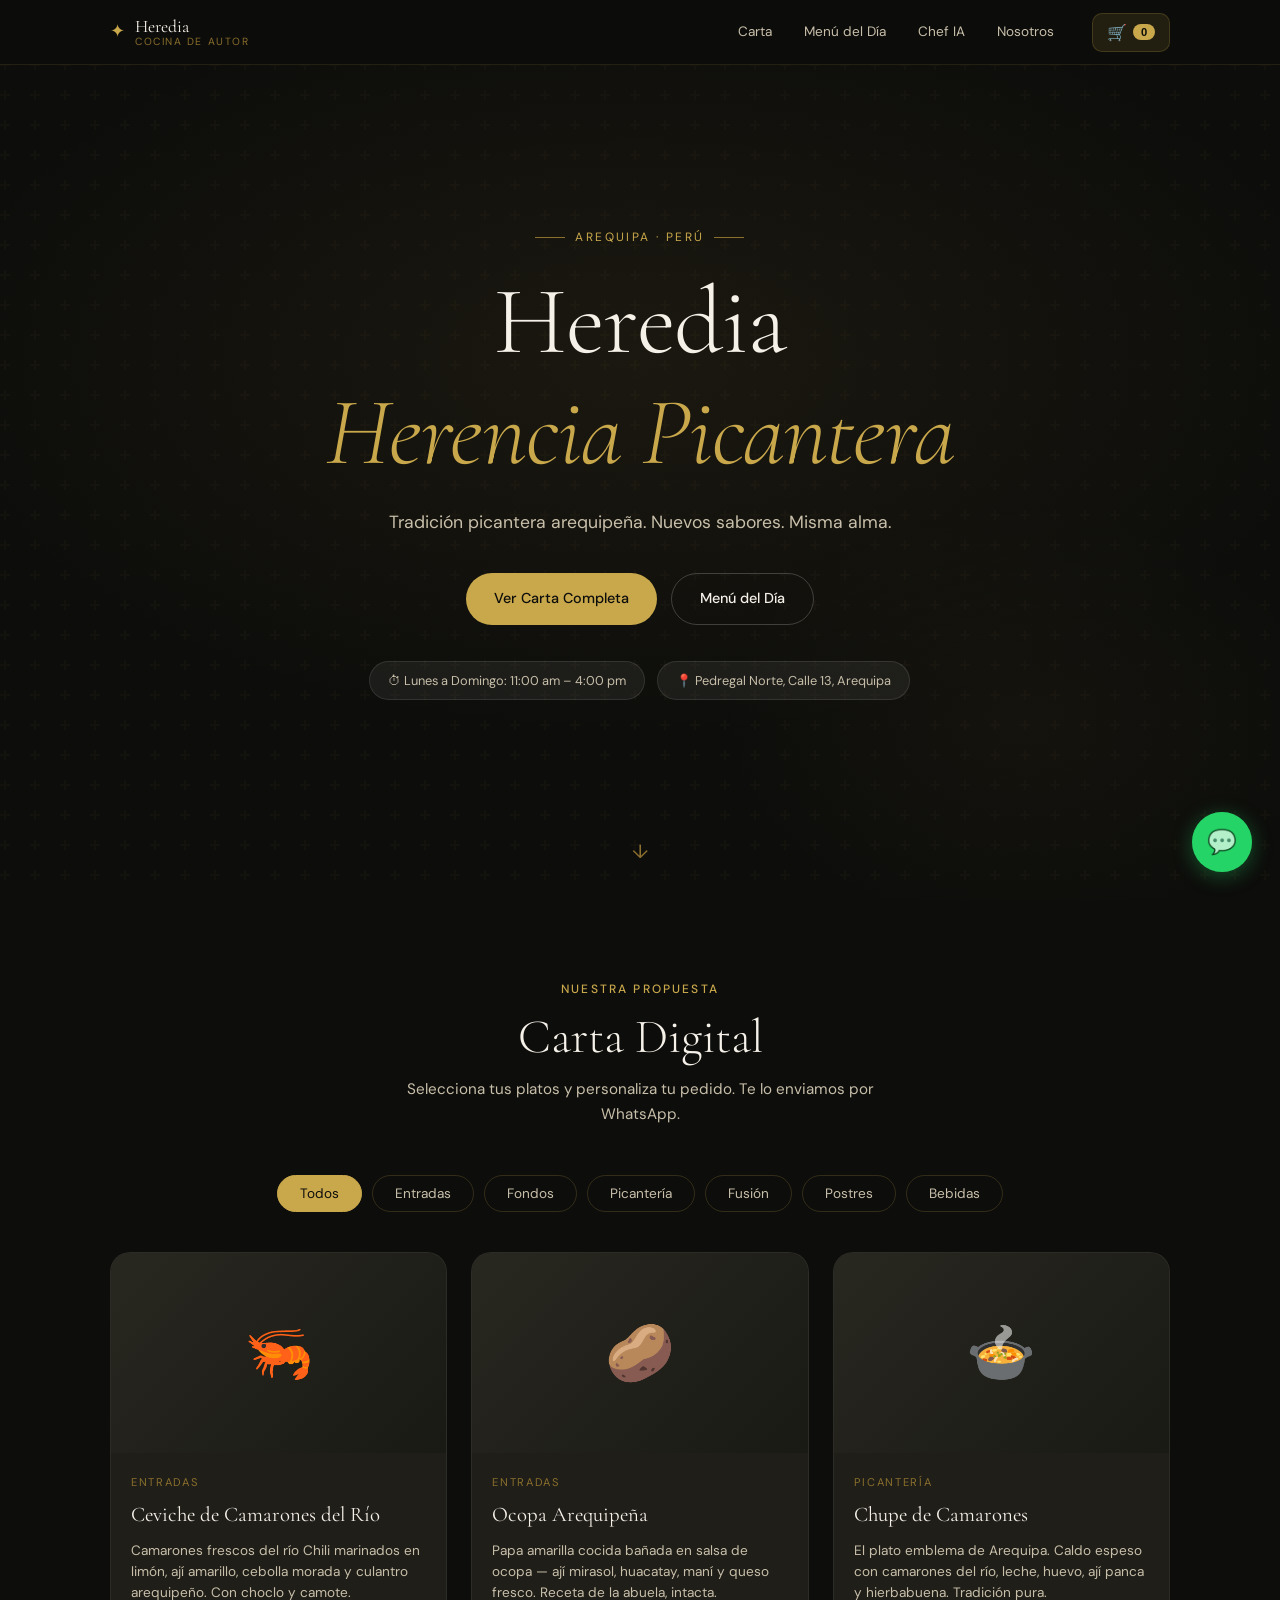
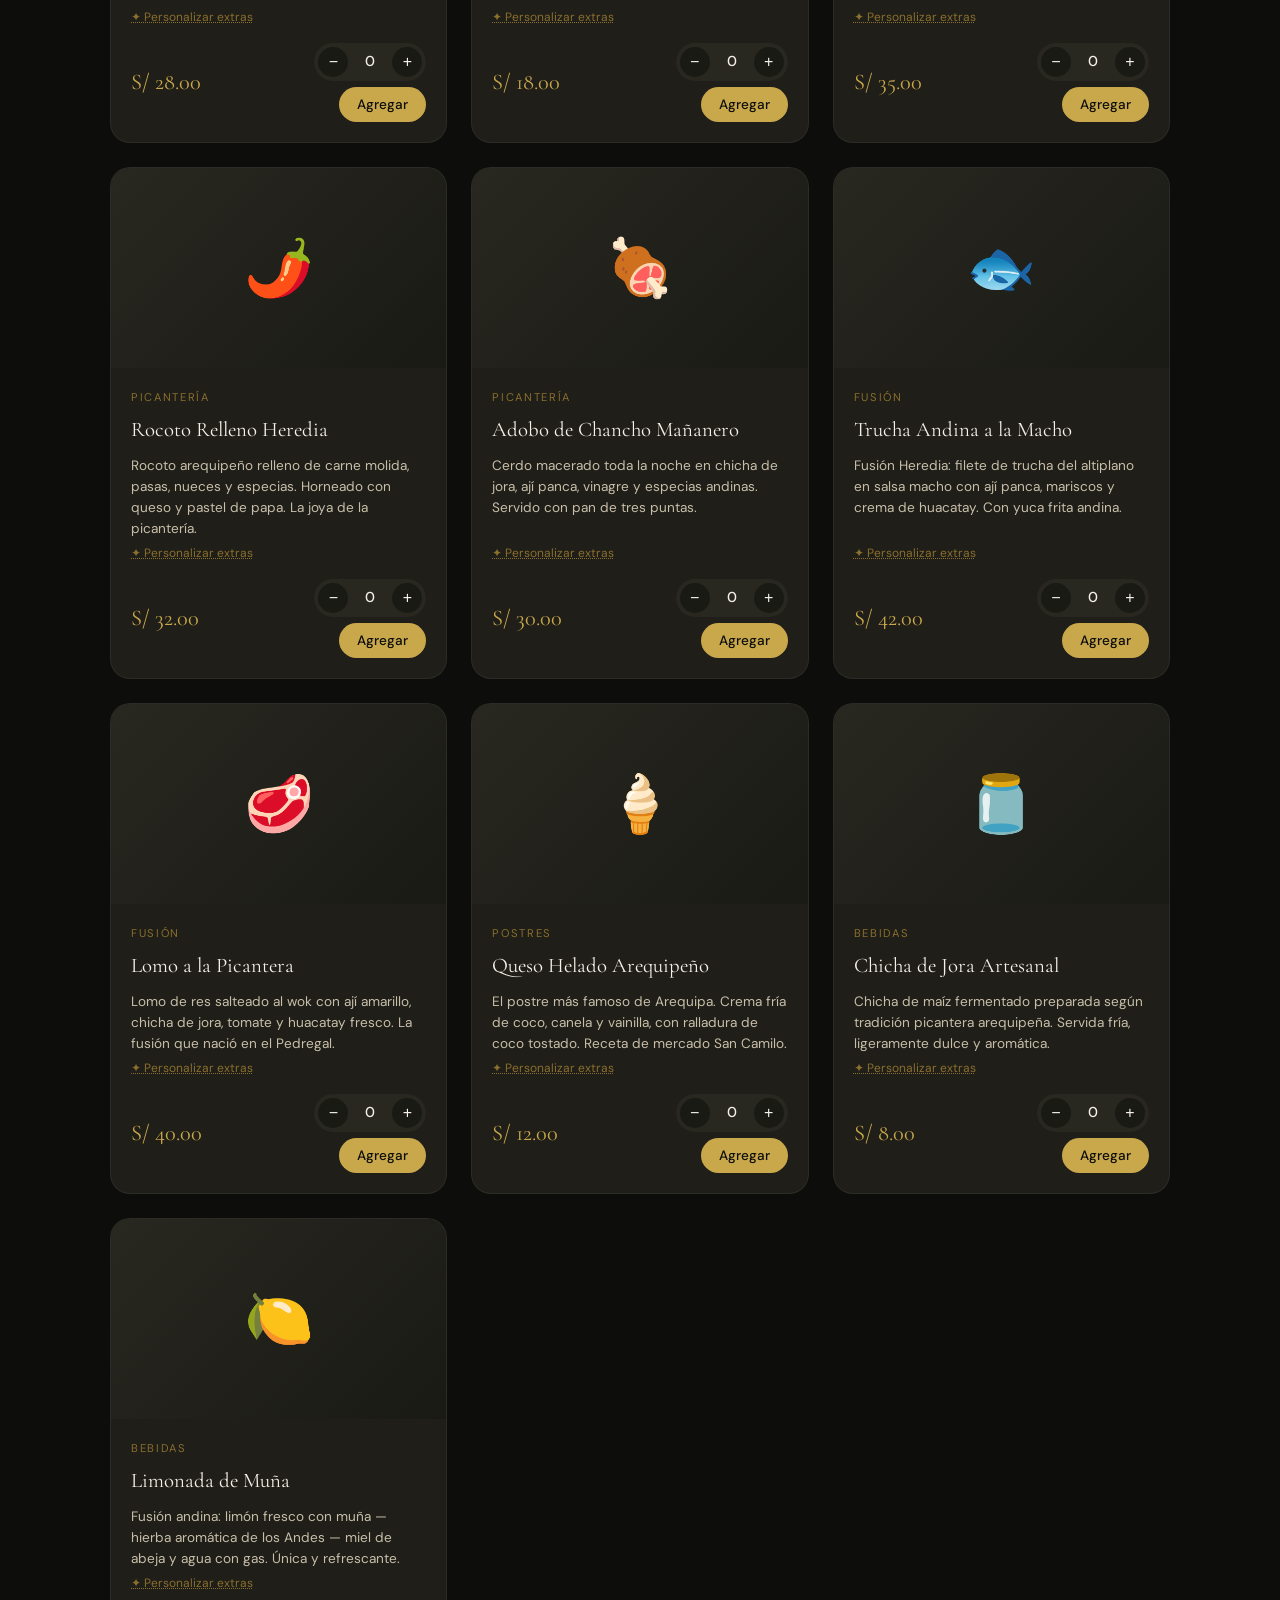
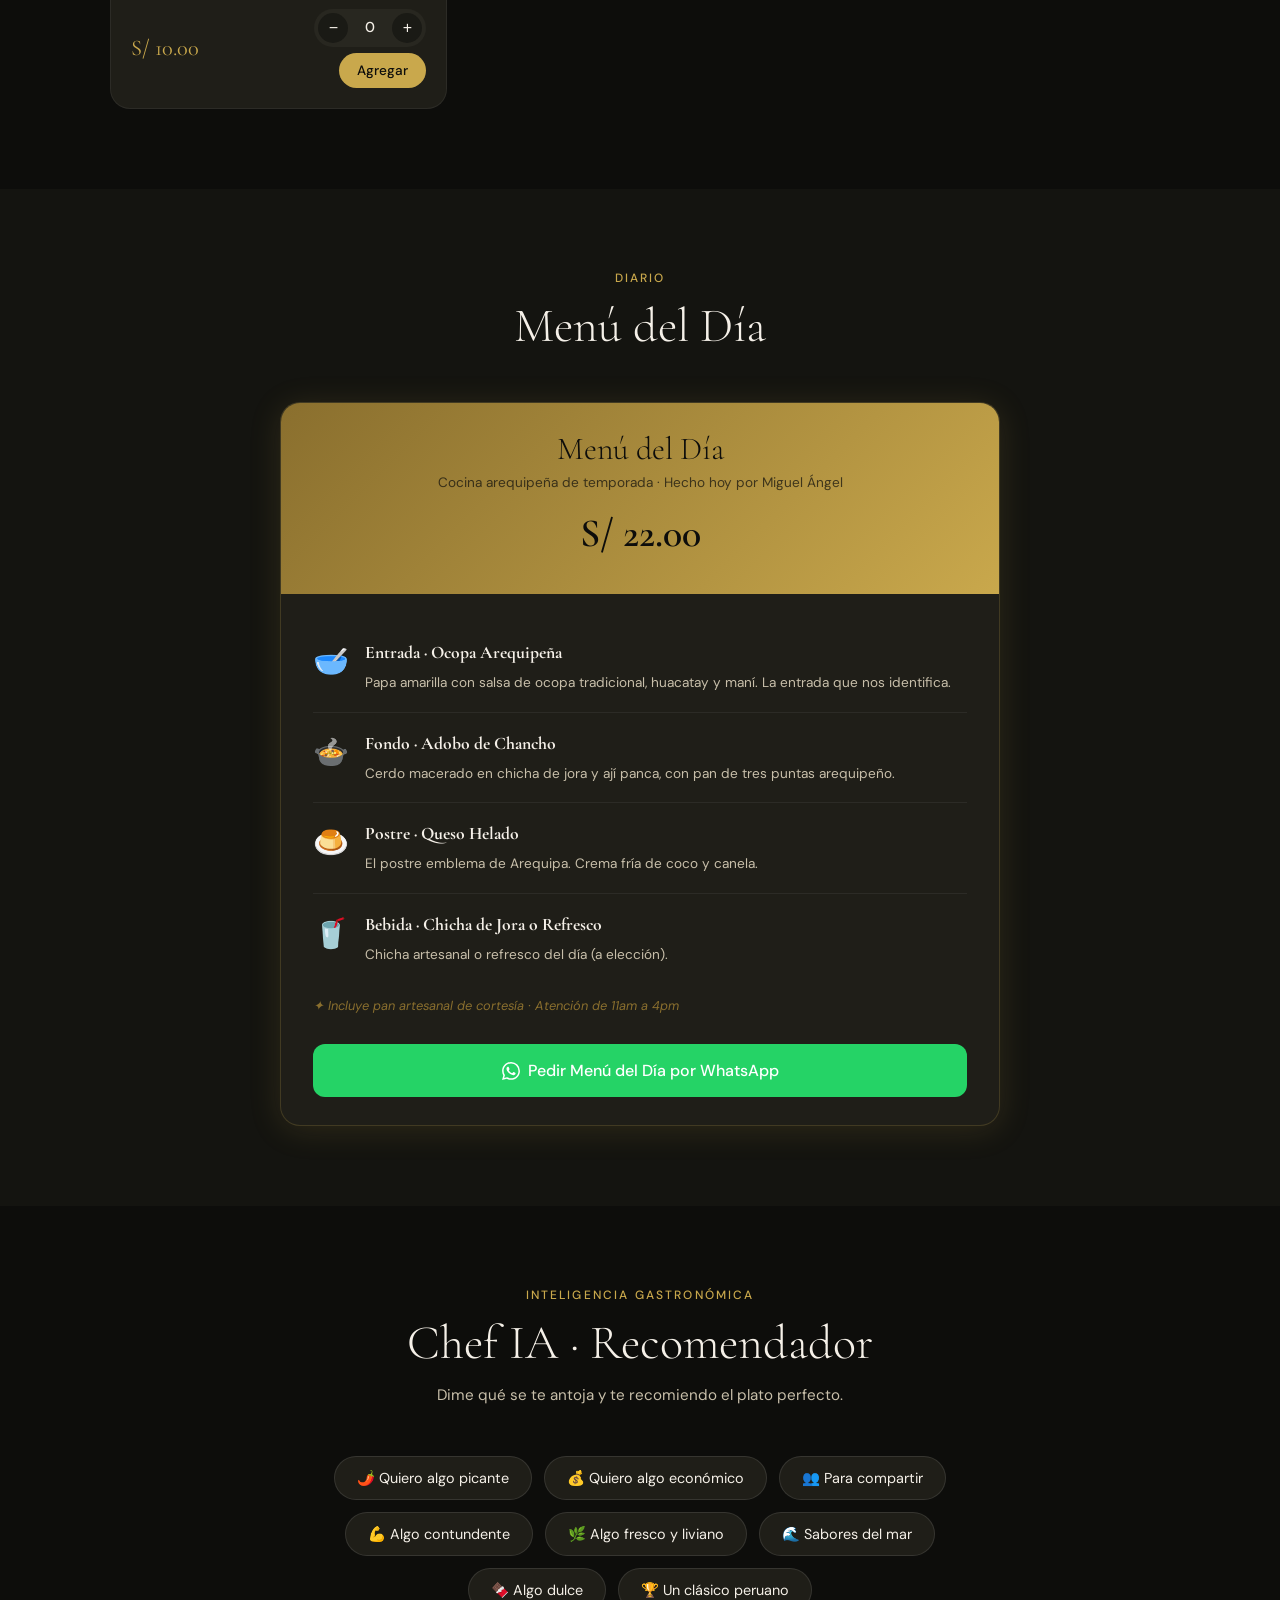
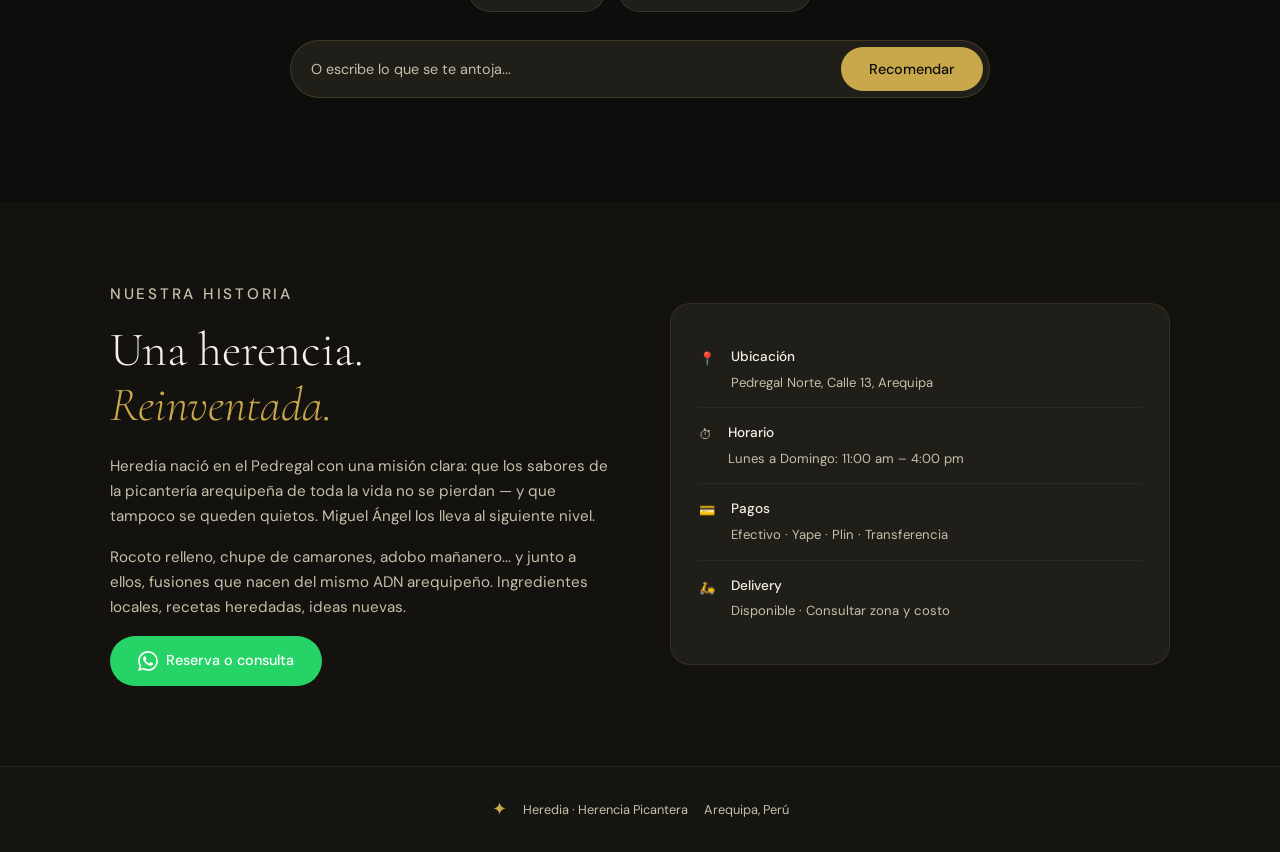
==== index.html @ a9c00d48 "Add files via upload" ====
<!DOCTYPE html>
<html lang="es">
<head>
  <meta charset="UTF-8" />
  <meta name="viewport" content="width=device-width, initial-scale=1.0" />
  <title>Chef Arturo · Cocina de Autor</title>
  <meta name="description" content="Restaurante de autor en Arequipa. Carta digital, menú del día y pedidos por WhatsApp." />

  <!-- Fonts -->
  <link rel="preconnect" href="https://fonts.googleapis.com" />
  <link rel="preconnect" href="https://fonts.gstatic.com" crossorigin />
  <link href="https://fonts.googleapis.com/css2?family=Cormorant+Garamond:ital,wght@0,300;0,400;0,600;1,300;1,400&family=DM+Sans:wght@300;400;500&display=swap" rel="stylesheet" />

  <link rel="stylesheet" href="styles.css" />
</head>
<body>

  <!-- ═══════════════════════════════════ HEADER ═══════════════════════════════════ -->
  <header class="site-header" id="top">
    <div class="header-inner">
      <div class="logo">
        <span class="logo-icon">✦</span>
        <div class="logo-text">
          <span class="logo-name" id="header-nombre">Chef Arturo</span>
          <span class="logo-sub">Cocina de Autor</span>
        </div>
      </div>
      <nav class="main-nav">
        <a href="#carta" class="nav-link">Carta</a>
        <a href="#menu-dia" class="nav-link">Menú del Día</a>
        <a href="#chef-ia" class="nav-link">Chef IA</a>
        <a href="#nosotros" class="nav-link">Nosotros</a>
      </nav>
      <button class="cart-btn" id="cart-toggle" aria-label="Ver pedido">
        <span class="cart-icon">🛒</span>
        <span class="cart-badge" id="cart-badge">0</span>
      </button>
    </div>
  </header>

  <!-- ═══════════════════════════════════ HERO ═══════════════════════════════════ -->
  <section class="hero" id="inicio">
    <div class="hero-bg"></div>
    <div class="hero-content">
      <p class="hero-eyebrow">Arequipa · Perú</p>
      <h1 class="hero-title" id="hero-nombre">Chef Arturo<br/><em>Cocina de Autor</em></h1>
      <p class="hero-desc">Tradición picantera arequipeña. Nuevos sabores. Misma alma.</p>
      <div class="hero-actions">
        <a href="#carta" class="btn btn-primary">Ver Carta Completa</a>
        <a href="#menu-dia" class="btn btn-ghost">Menú del Día</a>
      </div>
      <div class="hero-info" id="hero-info">
        <span class="info-pill" id="hero-horario">⏱ Cargando...</span>
        <span class="info-pill" id="hero-ubicacion">📍 Cargando...</span>
      </div>
    </div>
    <div class="hero-scroll-hint">
      <span>↓</span>
    </div>
  </section>

  <!-- ═══════════════════════════════════ CARTA DIGITAL ═══════════════════════════ -->
  <section class="section" id="carta">
    <div class="container">
      <div class="section-header">
        <p class="section-eyebrow">Nuestra Propuesta</p>
        <h2 class="section-title">Carta Digital</h2>
        <p class="section-desc">Selecciona tus platos y personaliza tu pedido. Te lo enviamos por WhatsApp.</p>
      </div>

      <!-- Filtros de categoría -->
      <div class="category-filters" id="category-filters">
        <button class="cat-btn active" data-cat="Todos">Todos</button>
      </div>

      <!-- Grid de platos -->
      <div class="menu-grid" id="menu-grid">
        <!-- Se llena con JS -->
      </div>
    </div>
  </section>

  <!-- ═══════════════════════════════════ MENÚ DEL DÍA ═══════════════════════════ -->
  <section class="section section-dark" id="menu-dia">
    <div class="container">
      <div class="section-header">
        <p class="section-eyebrow">Diario</p>
        <h2 class="section-title">Menú del Día</h2>
      </div>
      <div class="menu-dia-card" id="menu-dia-card">
        <!-- Se llena con JS -->
      </div>
    </div>
  </section>

  <!-- ═══════════════════════════════════ CHEF IA ════════════════════════════════ -->
  <section class="section" id="chef-ia">
    <div class="container">
      <div class="section-header">
        <p class="section-eyebrow">Inteligencia Gastronómica</p>
        <h2 class="section-title">Chef IA · Recomendador</h2>
        <p class="section-desc">Dime qué se te antoja y te recomiendo el plato perfecto.</p>
      </div>

      <div class="chef-ia-wrapper">
        <div class="mood-grid" id="mood-grid">
          <button class="mood-btn" data-mood="picante">🌶️ Quiero algo picante</button>
          <button class="mood-btn" data-mood="barato">💰 Quiero algo económico</button>
          <button class="mood-btn" data-mood="compartir">👥 Para compartir</button>
          <button class="mood-btn" data-mood="contundente">💪 Algo contundente</button>
          <button class="mood-btn" data-mood="fresco">🌿 Algo fresco y liviano</button>
          <button class="mood-btn" data-mood="marino">🌊 Sabores del mar</button>
          <button class="mood-btn" data-mood="dulce">🍫 Algo dulce</button>
          <button class="mood-btn" data-mood="clasico">🏆 Un clásico peruano</button>
        </div>

        <!-- Input libre -->
        <div class="ia-input-row">
          <input type="text" id="ia-input" class="ia-input" placeholder="O escribe lo que se te antoja..." />
          <button class="btn btn-primary" id="ia-buscar">Recomendar</button>
        </div>

        <!-- Resultado -->
        <div class="ia-result" id="ia-result" style="display:none;"></div>
      </div>
    </div>
  </section>

  <!-- ═══════════════════════════════════ NOSOTROS ══════════════════════════════ -->
  <section class="section section-warm" id="nosotros">
    <div class="container">
      <div class="nosotros-grid">
        <div class="nosotros-text">
          <p class="section-eyebrow">Nuestra Historia</p>
          <h2 class="section-title">Una herencia.<br/><em>Reinventada.</em></h2>
          <p>Heredia nació en el Pedregal con una misión clara: que los sabores de la picantería arequipeña de toda la vida no se pierdan — y que tampoco se queden quietos. Miguel Ángel los lleva al siguiente nivel.</p>
          <p>Rocoto relleno, chupe de camarones, adobo mañanero... y junto a ellos, fusiones que nacen del mismo ADN arequipeño. Ingredientes locales, recetas heredadas, ideas nuevas.</p>
          <a href="#" id="whatsapp-nosotros" class="btn btn-whatsapp">
            <svg width="20" height="20" viewBox="0 0 24 24" fill="currentColor"><path d="M17.472 14.382c-.297-.149-1.758-.867-2.03-.967-.273-.099-.471-.148-.67.15-.197.297-.767.966-.94 1.164-.173.199-.347.223-.644.075-.297-.15-1.255-.463-2.39-1.475-.883-.788-1.48-1.761-1.653-2.059-.173-.297-.018-.458.13-.606.134-.133.298-.347.446-.52.149-.174.198-.298.298-.497.099-.198.05-.371-.025-.52-.075-.149-.669-1.612-.916-2.207-.242-.579-.487-.5-.669-.51-.173-.008-.371-.01-.57-.01-.198 0-.52.074-.792.372-.272.297-1.04 1.016-1.04 2.479 0 1.462 1.065 2.875 1.213 3.074.149.198 2.096 3.2 5.077 4.487.709.306 1.262.489 1.694.625.712.227 1.36.195 1.871.118.571-.085 1.758-.719 2.006-1.413.248-.694.248-1.289.173-1.413-.074-.124-.272-.198-.57-.347m-5.421 7.403h-.004a9.87 9.87 0 01-5.031-1.378l-.361-.214-3.741.982.998-3.648-.235-.374a9.86 9.86 0 01-1.51-5.26c.001-5.45 4.436-9.884 9.888-9.884 2.64 0 5.122 1.03 6.988 2.898a9.825 9.825 0 012.893 6.994c-.003 5.45-4.437 9.884-9.885 9.884m8.413-18.297A11.815 11.815 0 0012.05 0C5.495 0 .16 5.335.157 11.892c0 2.096.547 4.142 1.588 5.945L.057 24l6.305-1.654a11.882 11.882 0 005.683 1.448h.005c6.554 0 11.89-5.335 11.893-11.893a11.821 11.821 0 00-3.48-8.413z"/></svg>
            Reserva o consulta
          </a>
        </div>
        <div class="nosotros-info">
          <div class="info-card">
            <div class="info-item">
              <span class="info-icon">📍</span>
              <div>
                <strong>Ubicación</strong>
                <span id="info-ubicacion">Cargando...</span>
              </div>
            </div>
            <div class="info-item">
              <span class="info-icon">⏱</span>
              <div>
                <strong>Horario</strong>
                <span id="info-horario">Cargando...</span>
              </div>
            </div>
            <div class="info-item">
              <span class="info-icon">💳</span>
              <div>
                <strong>Pagos</strong>
                <span>Efectivo · Yape · Plin · Transferencia</span>
              </div>
            </div>
            <div class="info-item">
              <span class="info-icon">🛵</span>
              <div>
                <strong>Delivery</strong>
                <span>Disponible · Consultar zona y costo</span>
              </div>
            </div>
          </div>
        </div>
      </div>
    </div>
  </section>

  <!-- ═══════════════════════════════════ FOOTER ════════════════════════════════ -->
  <footer class="footer">
    <div class="container">
      <div class="footer-inner">
        <span class="logo-icon">✦</span>
        <span id="footer-nombre">Chef Arturo · Cocina de Autor</span>
        <span>Arequipa, Perú</span>
      </div>
    </div>
  </footer>

  <!-- ═══════════════════════════════════ CART DRAWER ═══════════════════════════ -->
  <div class="cart-overlay" id="cart-overlay"></div>
  <aside class="cart-drawer" id="cart-drawer">
    <div class="cart-header">
      <h3>Tu Pedido</h3>
      <button class="cart-close" id="cart-close">✕</button>
    </div>
    <div class="cart-items" id="cart-items">
      <p class="cart-empty">Tu pedido está vacío. ¡Agrega algo delicioso!</p>
    </div>
    <div class="cart-footer" id="cart-footer" style="display:none;">
      <div class="cart-total-row">
        <span>Total</span>
        <span id="cart-total" class="cart-total-amount">S/ 0.00</span>
      </div>
      <textarea class="cart-nota" id="cart-nota-general" placeholder="¿Alguna nota general? (alérgenos, dedicatoria, etc.)"></textarea>
      <button class="btn btn-whatsapp btn-full" id="send-order-btn">
        <svg width="20" height="20" viewBox="0 0 24 24" fill="currentColor"><path d="M17.472 14.382c-.297-.149-1.758-.867-2.03-.967-.273-.099-.471-.148-.67.15-.197.297-.767.966-.94 1.164-.173.199-.347.223-.644.075-.297-.15-1.255-.463-2.39-1.475-.883-.788-1.48-1.761-1.653-2.059-.173-.297-.018-.458.13-.606.134-.133.298-.347.446-.52.149-.174.198-.298.298-.497.099-.198.05-.371-.025-.52-.075-.149-.669-1.612-.916-2.207-.242-.579-.487-.5-.669-.51-.173-.008-.371-.01-.57-.01-.198 0-.52.074-.792.372-.272.297-1.04 1.016-1.04 2.479 0 1.462 1.065 2.875 1.213 3.074.149.198 2.096 3.2 5.077 4.487.709.306 1.262.489 1.694.625.712.227 1.36.195 1.871.118.571-.085 1.758-.719 2.006-1.413.248-.694.248-1.289.173-1.413-.074-.124-.272-.198-.57-.347m-5.421 7.403h-.004a9.87 9.87 0 01-5.031-1.378l-.361-.214-3.741.982.998-3.648-.235-.374a9.86 9.86 0 01-1.51-5.26c.001-5.45 4.436-9.884 9.888-9.884 2.64 0 5.122 1.03 6.988 2.898a9.825 9.825 0 012.893 6.994c-.003 5.45-4.437 9.884-9.885 9.884m8.413-18.297A11.815 11.815 0 0012.05 0C5.495 0 .16 5.335.157 11.892c0 2.096.547 4.142 1.588 5.945L.057 24l6.305-1.654a11.882 11.882 0 005.683 1.448h.005c6.554 0 11.89-5.335 11.893-11.893a11.821 11.821 0 00-3.48-8.413z"/></svg>
        Enviar Pedido por WhatsApp
      </button>
    </div>
  </aside>

  <!-- ═══════════════════════════════════ MODAL EXTRAS ══════════════════════════ -->
  <div class="modal-overlay" id="modal-overlay">
    <div class="modal" id="modal-extras">
      <button class="modal-close" id="modal-close">✕</button>
      <div id="modal-content"></div>
    </div>
  </div>

  <!-- ═══════════════════════════════════ CHATBOT ═══════════════════════════════ -->
  <button class="chatbot-fab" id="chatbot-toggle" aria-label="Chat">
    <span class="chatbot-fab-icon">💬</span>
    <span class="chatbot-fab-pulse"></span>
  </button>

  <div class="chatbot-window" id="chatbot-window">
    <div class="chatbot-header">
      <div class="chatbot-avatar">👨‍🍳</div>
      <div class="chatbot-info">
        <strong>Asistente del Chef</strong>
        <span class="chatbot-status">● En línea</span>
      </div>
      <button class="chatbot-close" id="chatbot-close">✕</button>
    </div>
    <div class="chatbot-messages" id="chatbot-messages">
      <!-- Mensajes se agregan con JS -->
    </div>
    <div class="chatbot-quick" id="chatbot-quick">
      <button class="quick-btn" data-q="horarios">🕐 Horarios</button>
      <button class="quick-btn" data-q="ubicacion">📍 Ubicación</button>
      <button class="quick-btn" data-q="delivery">🛵 Delivery</button>
      <button class="quick-btn" data-q="pago">💳 Pagos</button>
      <button class="quick-btn" data-q="menu">🍽 Menú hoy</button>
      <button class="quick-btn" data-q="pedido">📋 Hacer pedido</button>
    </div>
    <div class="chatbot-input-row">
      <input type="text" id="chatbot-input" class="chatbot-input" placeholder="Escribe tu pregunta..." />
      <button class="chatbot-send" id="chatbot-send">➤</button>
    </div>
  </div>

  <script src="app.js"></script>
</body>
</html>
---- styles.css ----
/* ═══════════════════════════════════════════════════════════════════
   CHEF ARTURO · COCINA DE AUTOR
   Estética: Editorial de Alta Cocina — Oscuro, Elegante, Dorado
   ═══════════════════════════════════════════════════════════════════ */

/* ─── VARIABLES ────────────────────────────────────────────────────── */
:root {
  --bg:         #0d0d0b;
  --bg2:        #141410;
  --bg3:        #1a1a15;
  --bg-warm:    #13120e;
  --surface:    #1f1e18;
  --surface2:   #282720;
  --gold:       #c9a84c;
  --gold-light: #e2c87a;
  --gold-dim:   #8a6f2e;
  --cream:      #f5f0e8;
  --cream-dim:  #c8bfaa;
  --red:        #c0392b;
  --green:      #27ae60;
  --whatsapp:   #25d366;
  --whatsapp-d: #1da851;
  --radius:     12px;
  --radius-lg:  20px;
  --shadow:     0 4px 24px rgba(0,0,0,.5);
  --shadow-gold:0 4px 32px rgba(201,168,76,.15);
  --font-serif: 'Cormorant Garamond', Georgia, serif;
  --font-sans:  'DM Sans', sans-serif;
  --trans:      all .25s ease;
}

/* ─── RESET & BASE ──────────────────────────────────────────────────── */
*, *::before, *::after { box-sizing: border-box; margin: 0; padding: 0; }

html { scroll-behavior: smooth; font-size: 16px; }

body {
  font-family: var(--font-sans);
  background: var(--bg);
  color: var(--cream);
  line-height: 1.65;
  overflow-x: hidden;
}

a { color: var(--gold); text-decoration: none; }

img { max-width: 100%; display: block; }

/* ─── TYPOGRAPHY ────────────────────────────────────────────────────── */
h1,h2,h3,h4 { font-family: var(--font-serif); font-weight: 300; line-height: 1.15; }

em { font-style: italic; color: var(--gold); }

/* ─── LAYOUT HELPERS ─────────────────────────────────────────────────── */
.container { max-width: 1100px; margin: 0 auto; padding: 0 20px; }

.section { padding: 80px 0; }
.section-dark  { background: var(--bg2); }
.section-warm  { background: var(--bg-warm); }

.section-header { text-align: center; margin-bottom: 48px; }
.section-eyebrow {
  font-family: var(--font-sans);
  font-size: .75rem;
  font-weight: 500;
  letter-spacing: .18em;
  text-transform: uppercase;
  color: var(--gold);
  margin-bottom: 10px;
}
.section-title {
  font-size: clamp(2rem, 5vw, 3rem);
  color: var(--cream);
  margin-bottom: 12px;
}
.section-desc { color: var(--cream-dim); font-size: .95rem; max-width: 540px; margin: 0 auto; }

/* ─── BUTTONS ───────────────────────────────────────────────────────── */
.btn {
  display: inline-flex; align-items: center; gap: 8px;
  padding: 13px 28px; border-radius: 50px; font-family: var(--font-sans);
  font-size: .9rem; font-weight: 500; cursor: pointer; border: none;
  transition: var(--trans); text-decoration: none; white-space: nowrap;
}
.btn-primary { background: var(--gold); color: var(--bg); }
.btn-primary:hover { background: var(--gold-light); transform: translateY(-2px); box-shadow: var(--shadow-gold); }
.btn-ghost { background: transparent; color: var(--cream); border: 1px solid rgba(255,255,255,.2); }
.btn-ghost:hover { border-color: var(--gold); color: var(--gold); }
.btn-whatsapp { background: var(--whatsapp); color: #fff; }
.btn-whatsapp:hover { background: var(--whatsapp-d); transform: translateY(-2px); }
.btn-full { width: 100%; justify-content: center; padding: 16px; font-size: 1rem; border-radius: var(--radius); }

/* ─── HEADER ────────────────────────────────────────────────────────── */
.site-header {
  position: fixed; top: 0; left: 0; right: 0; z-index: 100;
  background: rgba(13,13,11,.9); backdrop-filter: blur(12px);
  border-bottom: 1px solid rgba(201,168,76,.12);
}
.header-inner {
  max-width: 1100px; margin: 0 auto; padding: 0 20px;
  height: 64px; display: flex; align-items: center; gap: 24px;
}
.logo { display: flex; align-items: center; gap: 10px; text-decoration: none; }
.logo-icon { color: var(--gold); font-size: 1.1rem; }
.logo-text { display: flex; flex-direction: column; line-height: 1.1; }
.logo-name { font-family: var(--font-serif); font-size: 1.1rem; color: var(--cream); }
.logo-sub { font-size: .65rem; letter-spacing: .15em; text-transform: uppercase; color: var(--gold-dim); }
.main-nav { display: flex; gap: 4px; margin-left: auto; }
.nav-link {
  padding: 8px 14px; border-radius: 8px; font-size: .85rem; color: var(--cream-dim);
  transition: var(--trans);
}
.nav-link:hover { color: var(--gold); background: rgba(201,168,76,.08); }
.cart-btn {
  position: relative; background: rgba(201,168,76,.12); border: 1px solid rgba(201,168,76,.2);
  color: var(--cream); padding: 9px 14px; border-radius: 10px; cursor: pointer;
  font-size: 1rem; transition: var(--trans); display: flex; align-items: center; gap: 6px;
}
.cart-btn:hover { background: rgba(201,168,76,.22); border-color: var(--gold); }
.cart-badge {
  background: var(--gold); color: var(--bg); font-size: .7rem; font-weight: 700;
  padding: 2px 7px; border-radius: 20px; min-width: 22px; text-align: center;
}

/* ─── HERO ──────────────────────────────────────────────────────────── */
.hero {
  min-height: 100vh; display: flex; flex-direction: column;
  justify-content: center; align-items: center; text-align: center;
  padding: 80px 20px 60px; position: relative; overflow: hidden;
}
.hero-bg {
  position: absolute; inset: 0; z-index: 0;
  background:
    radial-gradient(ellipse 80% 60% at 50% 40%, rgba(201,168,76,.07) 0%, transparent 70%),
    radial-gradient(ellipse 40% 40% at 80% 80%, rgba(201,168,76,.04) 0%, transparent 60%);
}
.hero-bg::before {
  content: '';
  position: absolute; inset: 0;
  background: url("data:image/svg+xml,%3Csvg width='60' height='60' viewBox='0 0 60 60' xmlns='http://www.w3.org/2000/svg'%3E%3Cg fill='none' fill-rule='evenodd'%3E%3Cg fill='%23c9a84c' fill-opacity='0.03'%3E%3Cpath d='M36 34v-4h-2v4h-4v2h4v4h2v-4h4v-2h-4zm0-30V0h-2v4h-4v2h4v4h2V6h4V4h-4zM6 34v-4H4v4H0v2h4v4h2v-4h4v-2H6zM6 4V0H4v4H0v2h4v4h2V6h4V4H6z'/%3E%3C/g%3E%3C/g%3E%3C/svg%3E");
}
.hero-content { position: relative; z-index: 1; max-width: 700px; }
.hero-eyebrow {
  font-size: .75rem; letter-spacing: .2em; text-transform: uppercase;
  color: var(--gold); margin-bottom: 20px;
  display: inline-flex; align-items: center; gap: 10px;
}
.hero-eyebrow::before, .hero-eyebrow::after {
  content: ''; width: 30px; height: 1px; background: var(--gold-dim);
}
.hero-title {
  font-size: clamp(3rem, 10vw, 6rem); font-weight: 300;
  color: var(--cream); margin-bottom: 20px; letter-spacing: -.01em;
}
.hero-desc { font-size: 1.1rem; color: var(--cream-dim); margin-bottom: 36px; }
.hero-actions { display: flex; gap: 14px; justify-content: center; flex-wrap: wrap; margin-bottom: 36px; }
.hero-info { display: flex; gap: 12px; justify-content: center; flex-wrap: wrap; }
.info-pill {
  background: rgba(255,255,255,.06); border: 1px solid rgba(255,255,255,.1);
  padding: 8px 18px; border-radius: 50px; font-size: .8rem; color: var(--cream-dim);
}
.hero-scroll-hint {
  position: absolute; bottom: 32px; left: 50%; transform: translateX(-50%);
  color: var(--gold-dim); font-size: 1.2rem; animation: bounce 2s infinite;
}
@keyframes bounce {
  0%,100% { transform: translateX(-50%) translateY(0); }
  50% { transform: translateX(-50%) translateY(6px); }
}

/* ─── CATEGORY FILTERS ──────────────────────────────────────────────── */
.category-filters {
  display: flex; gap: 10px; flex-wrap: wrap; justify-content: center;
  margin-bottom: 40px;
}
.cat-btn {
  padding: 9px 22px; border-radius: 50px; border: 1px solid rgba(201,168,76,.2);
  background: transparent; color: var(--cream-dim); cursor: pointer; font-family: var(--font-sans);
  font-size: .85rem; transition: var(--trans);
}
.cat-btn:hover, .cat-btn.active {
  background: var(--gold); color: var(--bg); border-color: var(--gold);
}

/* ─── MENU GRID ─────────────────────────────────────────────────────── */
.menu-grid {
  display: grid;
  grid-template-columns: repeat(auto-fill, minmax(300px, 1fr));
  gap: 24px;
}
.menu-card {
  background: var(--surface);
  border-radius: var(--radius-lg);
  overflow: hidden;
  border: 1px solid rgba(255,255,255,.06);
  transition: var(--trans);
  display: flex; flex-direction: column;
}
.menu-card:hover {
  border-color: rgba(201,168,76,.25);
  transform: translateY(-4px);
  box-shadow: var(--shadow);
}
.menu-card-img {
  width: 100%; height: 200px; object-fit: cover;
  background: var(--surface2);
}
.menu-card-img-placeholder {
  width: 100%; height: 200px;
  background: linear-gradient(135deg, var(--surface2), var(--bg3));
  display: flex; align-items: center; justify-content: center;
  font-size: 3.5rem;
}
.menu-card-body { padding: 20px; flex: 1; display: flex; flex-direction: column; }
.menu-card-cat {
  font-size: .7rem; letter-spacing: .15em; text-transform: uppercase;
  color: var(--gold-dim); margin-bottom: 6px;
}
.menu-card-name {
  font-family: var(--font-serif); font-size: 1.3rem; color: var(--cream);
  margin-bottom: 8px;
}
.menu-card-desc { font-size: .85rem; color: var(--cream-dim); flex: 1; line-height: 1.55; }
.menu-card-footer {
  display: flex; align-items: center; justify-content: space-between;
  margin-top: 18px; gap: 12px;
}
.menu-card-price {
  font-family: var(--font-serif); font-size: 1.4rem; color: var(--gold);
}

/* Contador de cantidad */
.qty-controls {
  display: flex; align-items: center; gap: 10px;
  background: var(--surface2); border-radius: 30px; padding: 4px;
}
.qty-btn {
  width: 30px; height: 30px; border-radius: 50%; border: none;
  background: var(--bg3); color: var(--cream); cursor: pointer;
  font-size: 1rem; display: flex; align-items: center; justify-content: center;
  transition: var(--trans);
}
.qty-btn:hover { background: var(--gold); color: var(--bg); }
.qty-num { min-width: 24px; text-align: center; font-size: .9rem; font-weight: 500; }

.btn-add-cart {
  background: var(--gold); color: var(--bg); border: none;
  padding: 9px 18px; border-radius: 30px; cursor: pointer;
  font-family: var(--font-sans); font-size: .85rem; font-weight: 500;
  transition: var(--trans); white-space: nowrap;
}
.btn-add-cart:hover { background: var(--gold-light); transform: scale(1.04); }
.btn-add-cart.added { background: var(--green); color: #fff; }

.extras-link {
  font-size: .75rem; color: var(--gold-dim); cursor: pointer;
  margin-top: 6px; text-decoration: underline dotted;
  background: none; border: none; font-family: var(--font-sans);
  text-align: left; padding: 0;
}
.extras-link:hover { color: var(--gold); }

/* ─── MENÚ DEL DÍA ──────────────────────────────────────────────────── */
.menu-dia-card {
  max-width: 720px; margin: 0 auto;
  background: var(--surface);
  border-radius: var(--radius-lg);
  border: 1px solid rgba(201,168,76,.2);
  overflow: hidden;
  box-shadow: var(--shadow-gold);
}
.menu-dia-header {
  background: linear-gradient(135deg, var(--gold-dim), var(--gold));
  padding: 28px 32px; text-align: center;
}
.menu-dia-header h3 {
  font-family: var(--font-serif); font-size: 2rem; color: var(--bg);
  font-weight: 300; margin-bottom: 4px;
}
.menu-dia-header p { font-size: .85rem; color: rgba(13,13,11,.7); }
.menu-dia-precio {
  font-family: var(--font-serif); font-size: 2.5rem; color: var(--bg);
  font-weight: 600; margin-top: 6px;
}
.menu-dia-body { padding: 28px 32px; }
.menu-dia-item { display: flex; gap: 16px; padding: 16px 0; border-bottom: 1px solid rgba(255,255,255,.06); }
.menu-dia-item:last-of-type { border-bottom: none; }
.menu-dia-emoji { font-size: 1.8rem; flex-shrink: 0; }
.menu-dia-item-text strong {
  display: block; font-family: var(--font-serif); font-size: 1.1rem; color: var(--cream); margin-bottom: 2px;
}
.menu-dia-item-text span { font-size: .85rem; color: var(--cream-dim); }
.menu-dia-nota { font-size: .8rem; color: var(--gold-dim); font-style: italic; padding: 12px 0 0; }
.menu-dia-actions { padding: 0 32px 28px; }
.menu-dia-agotado {
  text-align: center; color: var(--red); font-weight: 500;
  padding: 20px; font-size: 1.1rem;
}

/* ─── CHEF IA ────────────────────────────────────────────────────────── */
.chef-ia-wrapper { max-width: 700px; margin: 0 auto; }
.mood-grid { display: flex; flex-wrap: wrap; gap: 12px; justify-content: center; margin-bottom: 28px; }
.mood-btn {
  padding: 12px 22px; border-radius: 50px;
  background: var(--surface); border: 1px solid rgba(255,255,255,.1);
  color: var(--cream); cursor: pointer; font-family: var(--font-sans);
  font-size: .9rem; transition: var(--trans);
}
.mood-btn:hover, .mood-btn.active {
  background: var(--surface2); border-color: var(--gold); color: var(--gold);
}
.ia-input-row {
  display: flex; gap: 12px;
  background: var(--surface); border: 1px solid rgba(201,168,76,.2);
  border-radius: 50px; padding: 6px 6px 6px 20px;
  margin-bottom: 24px;
}
.ia-input {
  flex: 1; background: none; border: none; outline: none;
  color: var(--cream); font-family: var(--font-sans); font-size: .9rem;
}
.ia-input::placeholder { color: var(--cream-dim); }
.ia-result {
  background: var(--surface); border-radius: var(--radius-lg);
  border: 1px solid rgba(201,168,76,.2); overflow: hidden;
}
.ia-result-header {
  background: rgba(201,168,76,.08); padding: 16px 24px;
  font-size: .8rem; letter-spacing: .12em; text-transform: uppercase;
  color: var(--gold); border-bottom: 1px solid rgba(201,168,76,.12);
}
.ia-result-body { padding: 20px 24px; }
.ia-plato-card {
  display: flex; gap: 16px; align-items: flex-start;
  padding: 14px 0; border-bottom: 1px solid rgba(255,255,255,.05);
}
.ia-plato-card:last-child { border-bottom: none; }
.ia-plato-emoji { font-size: 2rem; flex-shrink: 0; }
.ia-plato-info strong {
  display: block; font-family: var(--font-serif); font-size: 1.1rem; color: var(--cream); margin-bottom: 2px;
}
.ia-plato-info p { font-size: .82rem; color: var(--cream-dim); margin-bottom: 6px; }
.ia-plato-price { font-family: var(--font-serif); color: var(--gold); font-size: 1.1rem; }
.ia-no-result { padding: 24px; text-align: center; color: var(--cream-dim); }

/* ─── NOSOTROS ──────────────────────────────────────────────────────── */
.nosotros-grid {
  display: grid; grid-template-columns: 1fr 1fr; gap: 60px; align-items: center;
}
.nosotros-text p { color: var(--cream-dim); margin-bottom: 16px; font-size: .95rem; }
.nosotros-text .section-title { text-align: left; margin-bottom: 20px; }
.info-card {
  background: var(--surface); border-radius: var(--radius-lg);
  border: 1px solid rgba(201,168,76,.12); padding: 28px;
}
.info-item {
  display: flex; gap: 16px; padding: 14px 0;
  border-bottom: 1px solid rgba(255,255,255,.05);
}
.info-item:last-child { border-bottom: none; }
.info-icon { font-size: 1.3rem; flex-shrink: 0; margin-top: 2px; }
.info-item div { display: flex; flex-direction: column; gap: 3px; }
.info-item strong { font-size: .85rem; font-weight: 500; color: var(--cream); }
.info-item span { font-size: .82rem; color: var(--cream-dim); }

/* ─── FOOTER ────────────────────────────────────────────────────────── */
.footer {
  background: var(--bg2); border-top: 1px solid rgba(201,168,76,.1);
  padding: 28px 0; text-align: center;
}
.footer-inner {
  display: flex; align-items: center; justify-content: center; gap: 16px;
  flex-wrap: wrap; font-size: .8rem; color: var(--cream-dim);
}
.footer-inner .logo-icon { color: var(--gold); }

/* ─── CART DRAWER ───────────────────────────────────────────────────── */
.cart-overlay {
  position: fixed; inset: 0; z-index: 200;
  background: rgba(0,0,0,.6); backdrop-filter: blur(4px);
  opacity: 0; pointer-events: none; transition: opacity .3s;
}
.cart-overlay.active { opacity: 1; pointer-events: all; }

.cart-drawer {
  position: fixed; top: 0; right: 0; bottom: 0; z-index: 201;
  width: min(420px, 100vw);
  background: var(--surface);
  border-left: 1px solid rgba(201,168,76,.15);
  transform: translateX(100%); transition: transform .35s cubic-bezier(.4,0,.2,1);
  display: flex; flex-direction: column;
}
.cart-drawer.open { transform: translateX(0); }

.cart-header {
  display: flex; align-items: center; justify-content: space-between;
  padding: 20px 24px; border-bottom: 1px solid rgba(255,255,255,.08);
}
.cart-header h3 { font-family: var(--font-serif); font-size: 1.5rem; }
.cart-close {
  background: none; border: none; color: var(--cream-dim); cursor: pointer;
  font-size: 1.2rem; padding: 4px; border-radius: 6px; transition: var(--trans);
}
.cart-close:hover { color: var(--cream); background: rgba(255,255,255,.08); }

.cart-items { flex: 1; overflow-y: auto; padding: 16px 24px; }
.cart-empty { color: var(--cream-dim); text-align: center; padding: 40px 0; font-size: .9rem; }

.cart-item {
  display: flex; gap: 12px; padding: 14px 0;
  border-bottom: 1px solid rgba(255,255,255,.06);
}
.cart-item-emoji { font-size: 1.6rem; flex-shrink: 0; }
.cart-item-info { flex: 1; }
.cart-item-name { font-size: .95rem; font-weight: 500; color: var(--cream); margin-bottom: 3px; }
.cart-item-extras { font-size: .78rem; color: var(--gold-dim); margin-bottom: 6px; }
.cart-item-row { display: flex; align-items: center; gap: 10px; }
.cart-item-price { font-family: var(--font-serif); color: var(--gold); font-size: 1rem; }
.cart-item-remove {
  background: none; border: none; color: rgba(192,57,43,.6); cursor: pointer;
  font-size: .85rem; margin-left: auto; transition: var(--trans);
}
.cart-item-remove:hover { color: var(--red); }

.cart-footer {
  padding: 16px 24px 24px;
  border-top: 1px solid rgba(255,255,255,.08);
}
.cart-total-row {
  display: flex; justify-content: space-between; align-items: center;
  margin-bottom: 14px; font-size: 1rem;
}
.cart-total-amount { font-family: var(--font-serif); font-size: 1.5rem; color: var(--gold); }
.cart-nota {
  width: 100%; background: var(--surface2); border: 1px solid rgba(255,255,255,.1);
  color: var(--cream); border-radius: var(--radius); padding: 10px 14px;
  font-family: var(--font-sans); font-size: .85rem; resize: none; height: 68px;
  outline: none; margin-bottom: 14px;
}
.cart-nota::placeholder { color: var(--cream-dim); }
.cart-nota:focus { border-color: rgba(201,168,76,.4); }

/* ─── MODAL EXTRAS ──────────────────────────────────────────────────── */
.modal-overlay {
  position: fixed; inset: 0; z-index: 300;
  background: rgba(0,0,0,.7); backdrop-filter: blur(6px);
  display: flex; align-items: flex-end; justify-content: center;
  opacity: 0; pointer-events: none; transition: opacity .3s;
}
.modal-overlay.active { opacity: 1; pointer-events: all; }

.modal {
  background: var(--surface); width: min(500px, 100%);
  border-radius: var(--radius-lg) var(--radius-lg) 0 0;
  padding: 28px 24px 32px; position: relative;
  max-height: 80vh; overflow-y: auto;
  border: 1px solid rgba(201,168,76,.15);
  transform: translateY(100%); transition: transform .35s cubic-bezier(.4,0,.2,1);
}
.modal-overlay.active .modal { transform: translateY(0); }
.modal-close {
  position: absolute; top: 16px; right: 16px;
  background: rgba(255,255,255,.08); border: none; color: var(--cream-dim);
  width: 32px; height: 32px; border-radius: 50%; cursor: pointer; font-size: 1rem;
  transition: var(--trans);
}
.modal-close:hover { background: rgba(255,255,255,.15); color: var(--cream); }
.modal h4 { font-family: var(--font-serif); font-size: 1.5rem; margin-bottom: 6px; }
.modal .modal-cat { font-size: .75rem; color: var(--gold); letter-spacing: .12em; text-transform: uppercase; margin-bottom: 12px; }
.modal .modal-desc { font-size: .88rem; color: var(--cream-dim); margin-bottom: 20px; }
.extras-label { font-size: .8rem; font-weight: 500; color: var(--gold); text-transform: uppercase; letter-spacing: .1em; margin-bottom: 10px; }
.extras-options { display: flex; flex-wrap: wrap; gap: 8px; margin-bottom: 20px; }
.extra-chip {
  padding: 7px 16px; border-radius: 50px;
  background: var(--surface2); border: 1px solid rgba(255,255,255,.1);
  color: var(--cream-dim); cursor: pointer; font-size: .82rem;
  transition: var(--trans);
}
.extra-chip.selected { background: rgba(201,168,76,.15); border-color: var(--gold); color: var(--gold); }
.modal-nota { margin-bottom: 20px; }
.modal-nota label { font-size: .8rem; color: var(--cream-dim); display: block; margin-bottom: 6px; }
.modal-nota textarea {
  width: 100%; background: var(--surface2); border: 1px solid rgba(255,255,255,.1);
  color: var(--cream); border-radius: 10px; padding: 10px 14px;
  font-family: var(--font-sans); font-size: .85rem; resize: none; height: 72px; outline: none;
}
.modal-nota textarea:focus { border-color: rgba(201,168,76,.4); }
.modal-qty-row {
  display: flex; align-items: center; justify-content: space-between;
  margin-bottom: 20px;
}
.modal-qty-row label { font-size: .85rem; color: var(--cream-dim); }

/* ─── CHATBOT ───────────────────────────────────────────────────────── */
.chatbot-fab {
  position: fixed; bottom: 28px; right: 28px; z-index: 150;
  width: 60px; height: 60px; border-radius: 50%;
  background: var(--whatsapp); border: none; cursor: pointer;
  font-size: 1.5rem; box-shadow: 0 4px 20px rgba(37,211,102,.35);
  display: flex; align-items: center; justify-content: center;
  transition: var(--trans);
}
.chatbot-fab:hover { transform: scale(1.1); box-shadow: 0 6px 28px rgba(37,211,102,.5); }
.chatbot-fab-pulse {
  position: absolute; width: 100%; height: 100%; border-radius: 50%;
  background: rgba(37,211,102,.35);
  animation: pulse-ring 2.5s ease infinite;
}
@keyframes pulse-ring {
  0% { transform: scale(.8); opacity: 1; }
  80%,100% { transform: scale(2); opacity: 0; }
}

.chatbot-window {
  position: fixed; bottom: 100px; right: 20px; z-index: 151;
  width: min(360px, calc(100vw - 40px));
  background: var(--surface);
  border-radius: var(--radius-lg);
  border: 1px solid rgba(201,168,76,.15);
  box-shadow: var(--shadow);
  display: flex; flex-direction: column;
  max-height: 70vh;
  transform: translateY(20px) scale(.95); opacity: 0; pointer-events: none;
  transition: all .3s cubic-bezier(.4,0,.2,1);
}
.chatbot-window.open { transform: translateY(0) scale(1); opacity: 1; pointer-events: all; }

.chatbot-header {
  display: flex; align-items: center; gap: 12px;
  padding: 14px 16px; background: rgba(37,211,102,.1);
  border-bottom: 1px solid rgba(255,255,255,.06);
  border-radius: var(--radius-lg) var(--radius-lg) 0 0;
}
.chatbot-avatar { font-size: 1.5rem; }
.chatbot-info { flex: 1; }
.chatbot-info strong { display: block; font-size: .9rem; color: var(--cream); }
.chatbot-status { font-size: .72rem; color: var(--whatsapp); }
.chatbot-close {
  background: none; border: none; color: var(--cream-dim); cursor: pointer;
  font-size: 1rem; padding: 4px; border-radius: 6px; transition: var(--trans);
}
.chatbot-close:hover { color: var(--cream); background: rgba(255,255,255,.08); }

.chatbot-messages {
  flex: 1; overflow-y: auto; padding: 16px; display: flex;
  flex-direction: column; gap: 10px; min-height: 200px;
}
.msg { max-width: 85%; padding: 10px 14px; border-radius: 14px; font-size: .85rem; line-height: 1.5; }
.msg-bot {
  background: var(--surface2); color: var(--cream);
  border-bottom-left-radius: 4px; align-self: flex-start;
}
.msg-user {
  background: var(--whatsapp); color: #fff;
  border-bottom-right-radius: 4px; align-self: flex-end;
}

.chatbot-quick {
  display: flex; flex-wrap: wrap; gap: 6px; padding: 10px 14px;
  border-top: 1px solid rgba(255,255,255,.05);
}
.quick-btn {
  padding: 5px 12px; border-radius: 50px;
  background: rgba(255,255,255,.07); border: 1px solid rgba(255,255,255,.1);
  color: var(--cream-dim); cursor: pointer; font-size: .75rem;
  transition: var(--trans);
}
.quick-btn:hover { border-color: var(--gold); color: var(--gold); }

.chatbot-input-row {
  display: flex; gap: 8px; padding: 12px 14px;
  border-top: 1px solid rgba(255,255,255,.06);
}
.chatbot-input {
  flex: 1; background: var(--surface2); border: 1px solid rgba(255,255,255,.1);
  color: var(--cream); border-radius: 50px; padding: 9px 16px;
  font-family: var(--font-sans); font-size: .85rem; outline: none;
}
.chatbot-input:focus { border-color: rgba(201,168,76,.4); }
.chatbot-send {
  background: var(--gold); color: var(--bg); border: none;
  width: 38px; height: 38px; border-radius: 50%; cursor: pointer;
  font-size: 1rem; display: flex; align-items: center; justify-content: center;
  flex-shrink: 0; transition: var(--trans);
}
.chatbot-send:hover { background: var(--gold-light); }

/* ─── RESPONSIVE ────────────────────────────────────────────────────── */
@media (max-width: 768px) {
  .main-nav { display: none; }

  .hero-title { font-size: clamp(2.4rem, 12vw, 4rem); }

  .menu-grid { grid-template-columns: 1fr; }

  .nosotros-grid { grid-template-columns: 1fr; gap: 36px; }
  .nosotros-text .section-title { font-size: 2rem; }

  .section { padding: 56px 0; }

  .menu-dia-body, .menu-dia-actions { padding-left: 20px; padding-right: 20px; }
  .menu-dia-header { padding: 22px 20px; }

  .chatbot-fab { bottom: 20px; right: 16px; width: 52px; height: 52px; font-size: 1.3rem; }
  .chatbot-window { bottom: 84px; right: 12px; }
}

@media (max-width: 480px) {
  .hero-actions { flex-direction: column; align-items: center; }
  .btn { padding: 12px 22px; }
}

/* ─── SCROLLBAR ─────────────────────────────────────────────────────── */
::-webkit-scrollbar { width: 6px; }
::-webkit-scrollbar-track { background: var(--bg2); }
::-webkit-scrollbar-thumb { background: var(--surface2); border-radius: 3px; }
::-webkit-scrollbar-thumb:hover { background: var(--gold-dim); }

/* ─── ANIMATIONS ─────────────────────────────────────────────────────── */
@keyframes fadeUp {
  from { opacity: 0; transform: translateY(20px); }
  to   { opacity: 1; transform: translateY(0); }
}
.fade-up { animation: fadeUp .5s ease both; }

/* ─── TOAST ─────────────────────────────────────────────────────────── */
.toast {
  position: fixed; bottom: 100px; left: 50%; transform: translateX(-50%) translateY(20px);
  background: var(--surface2); border: 1px solid rgba(201,168,76,.3);
  color: var(--cream); padding: 12px 24px; border-radius: 50px;
  font-size: .85rem; z-index: 500; opacity: 0; transition: all .3s;
  pointer-events: none; white-space: nowrap;
}
.toast.show { opacity: 1; transform: translateX(-50%) translateY(0); }
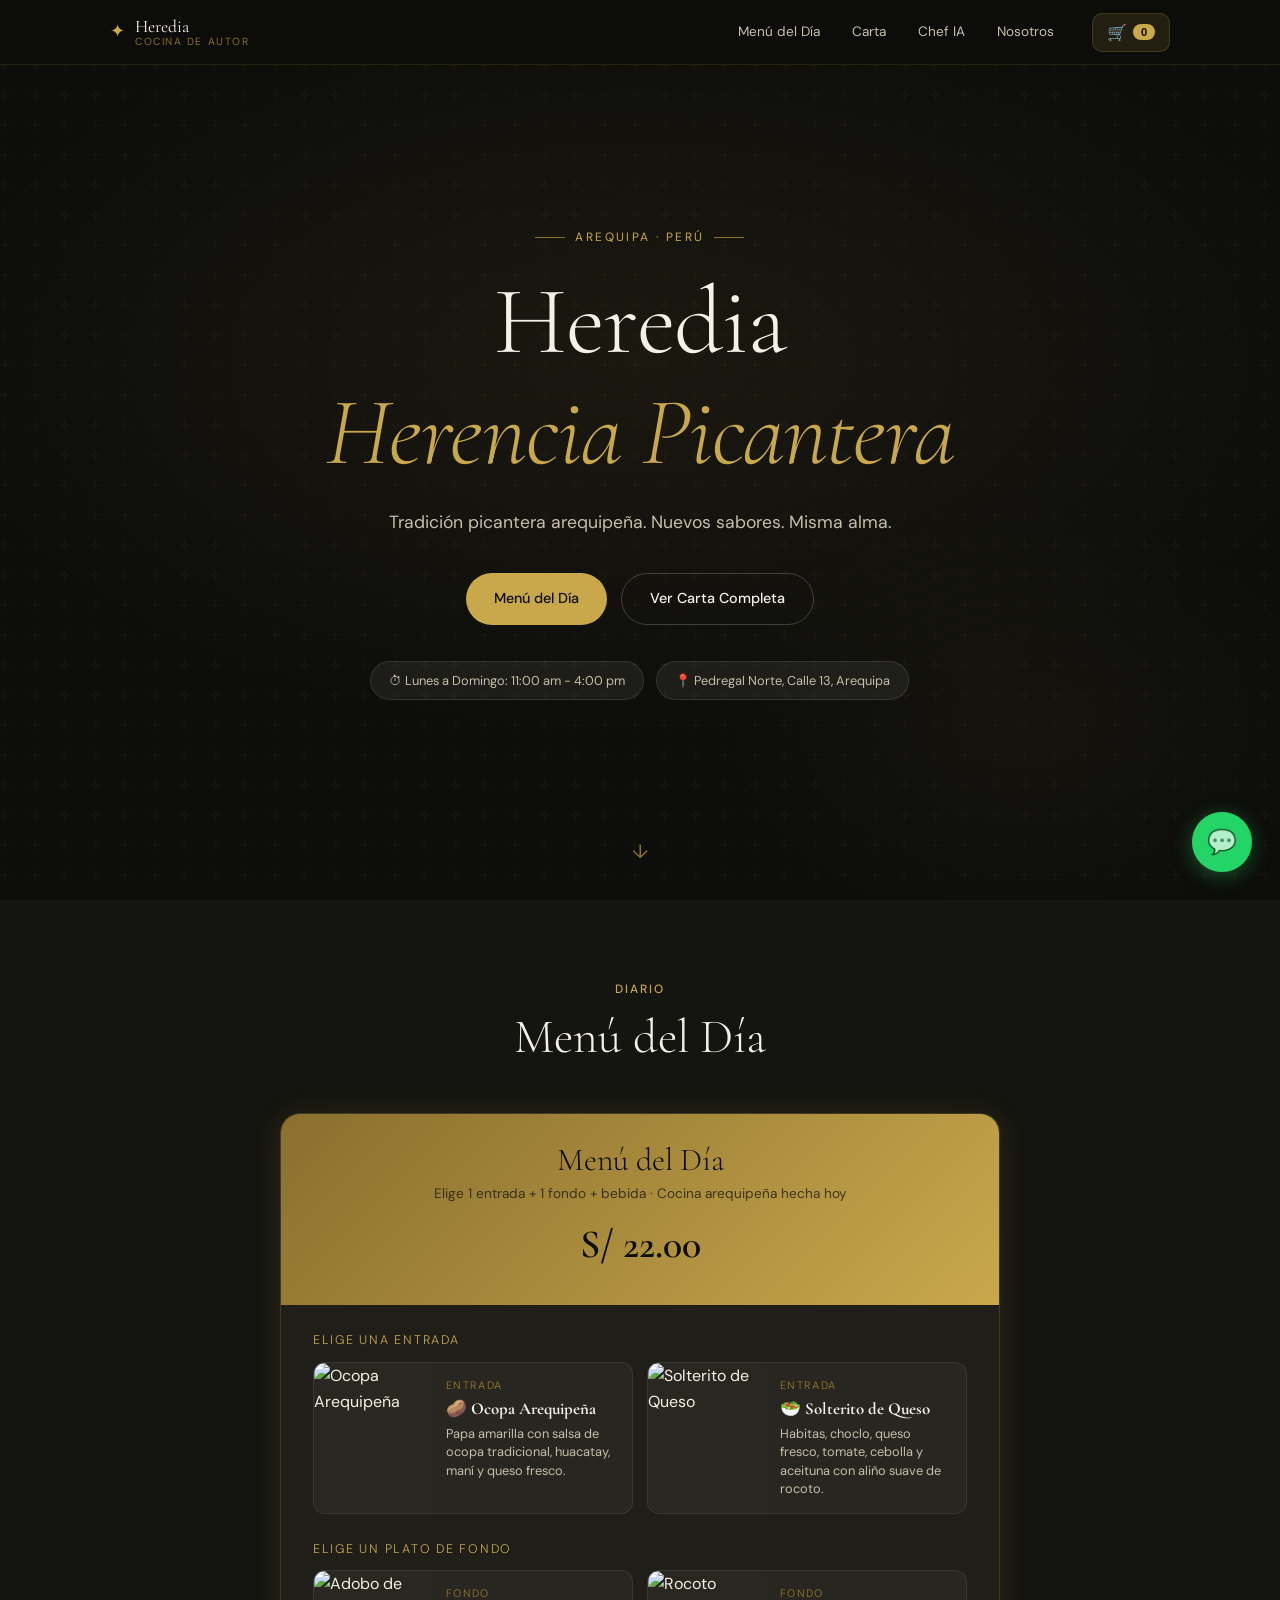
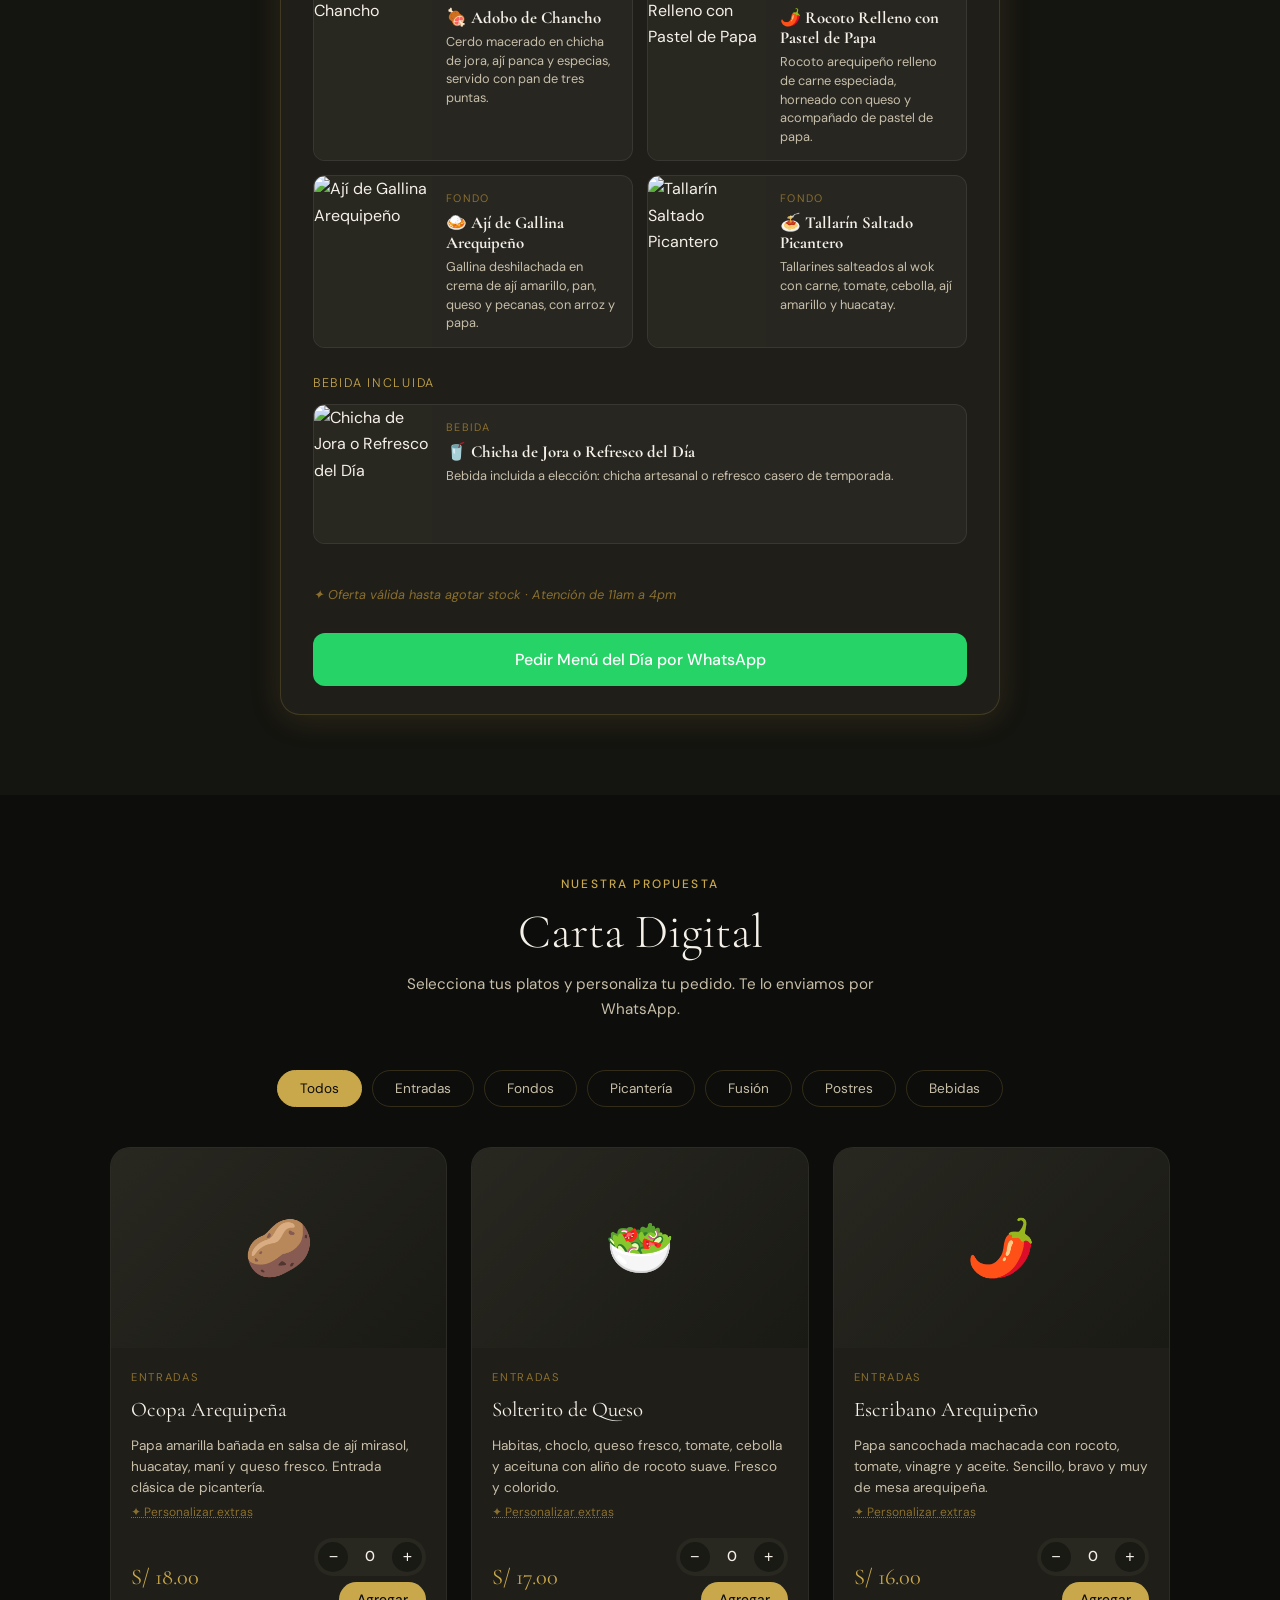
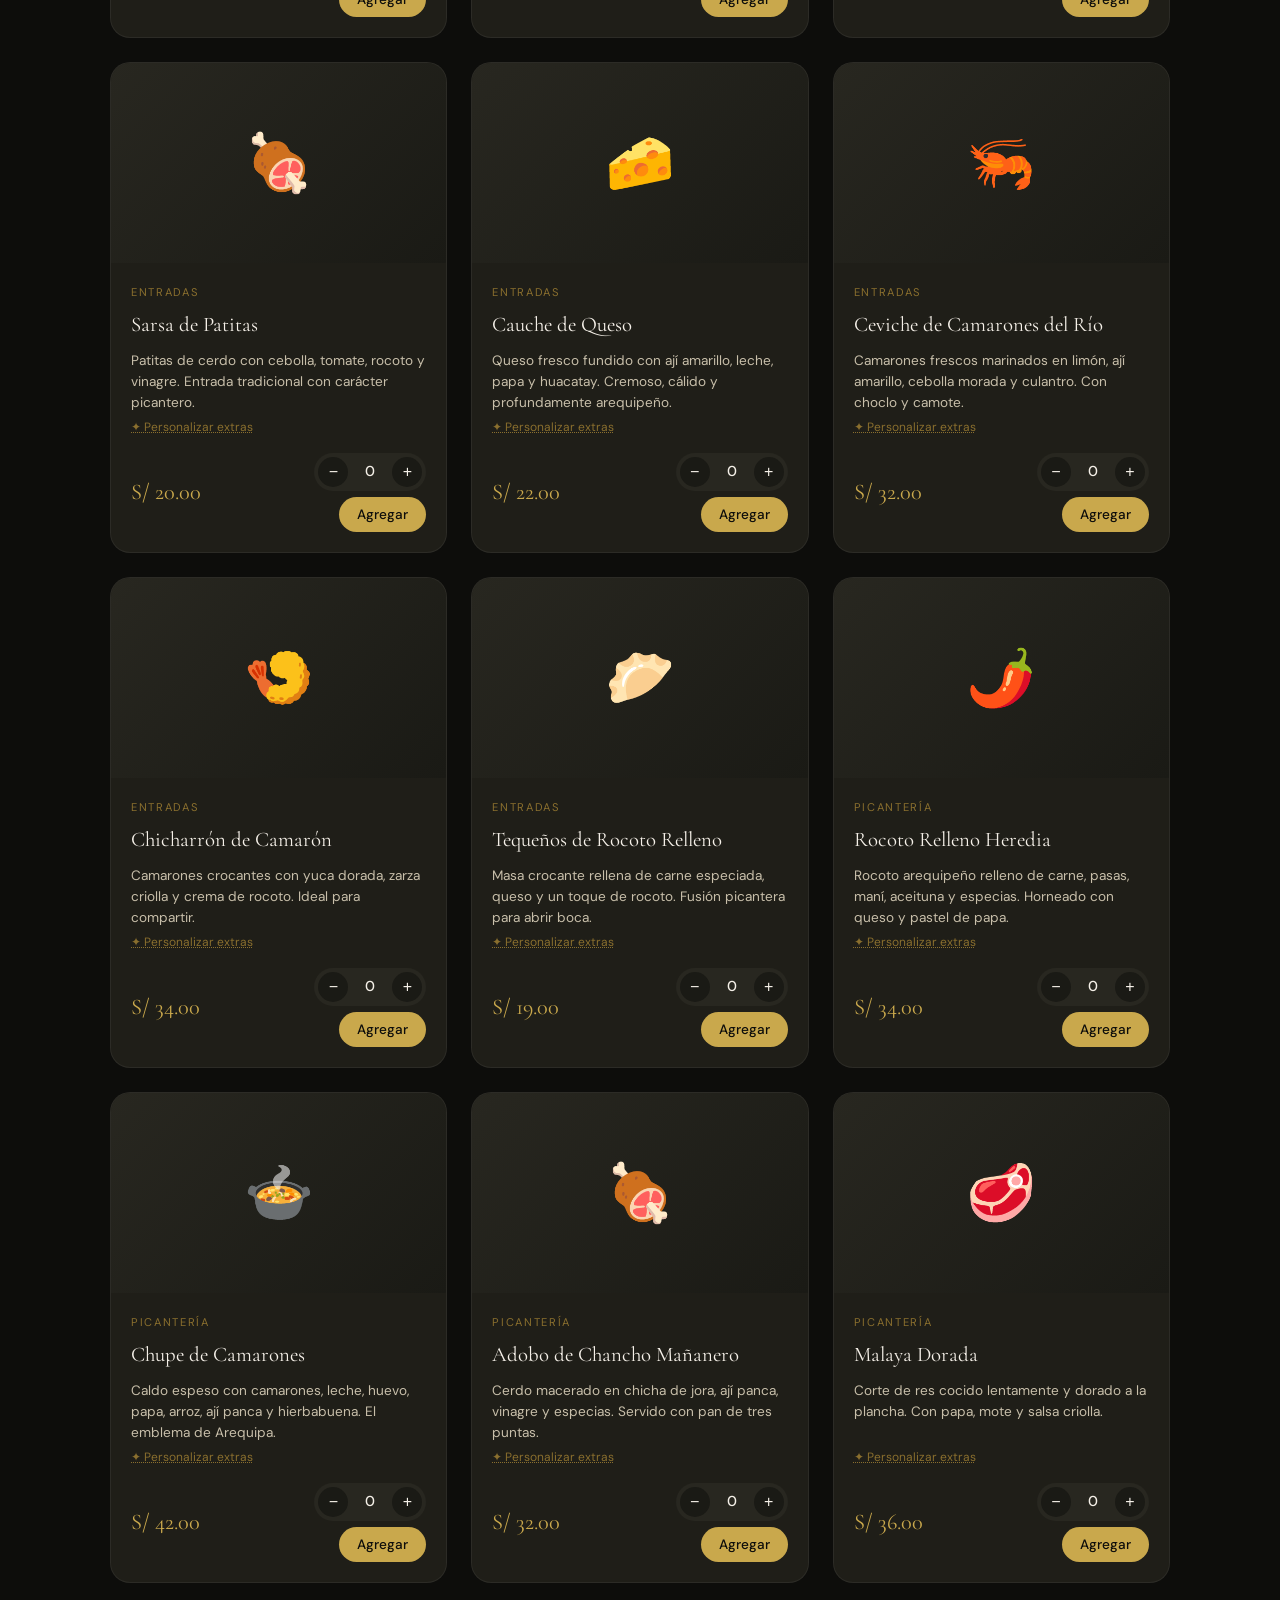
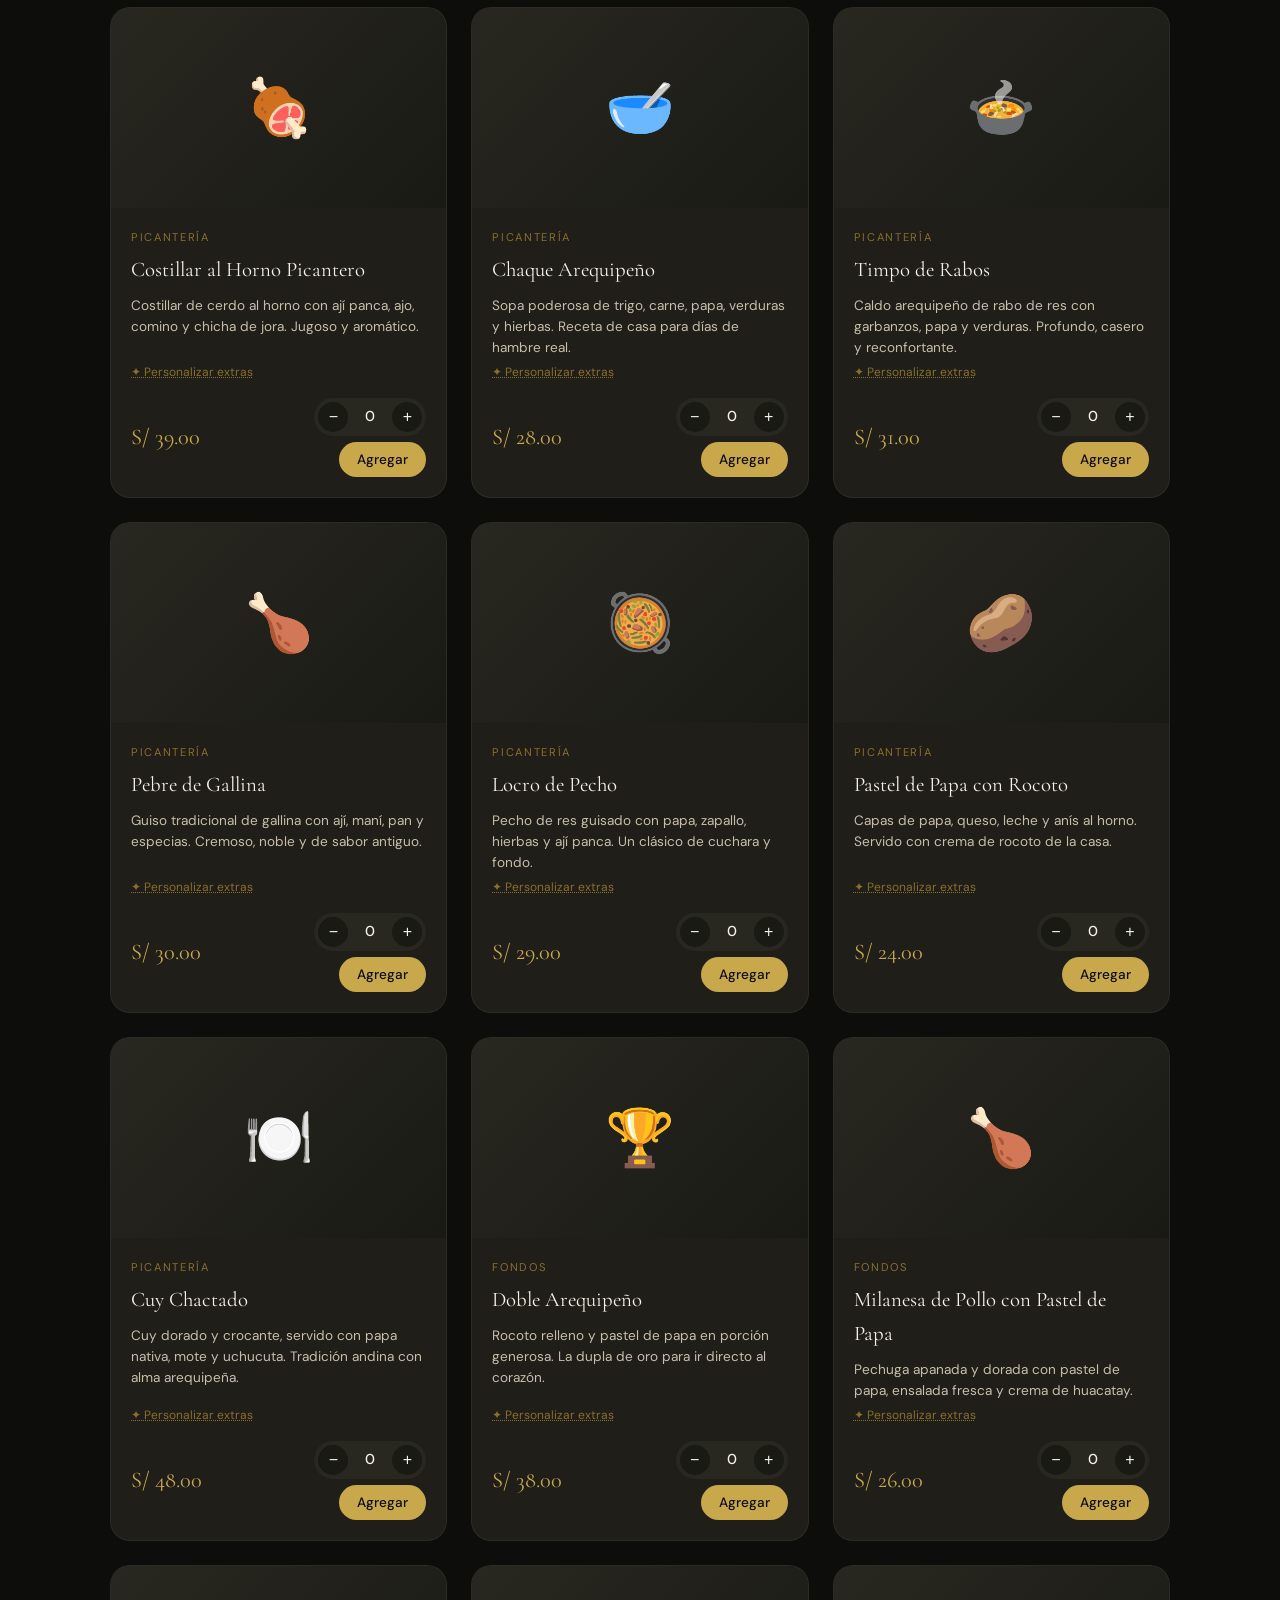
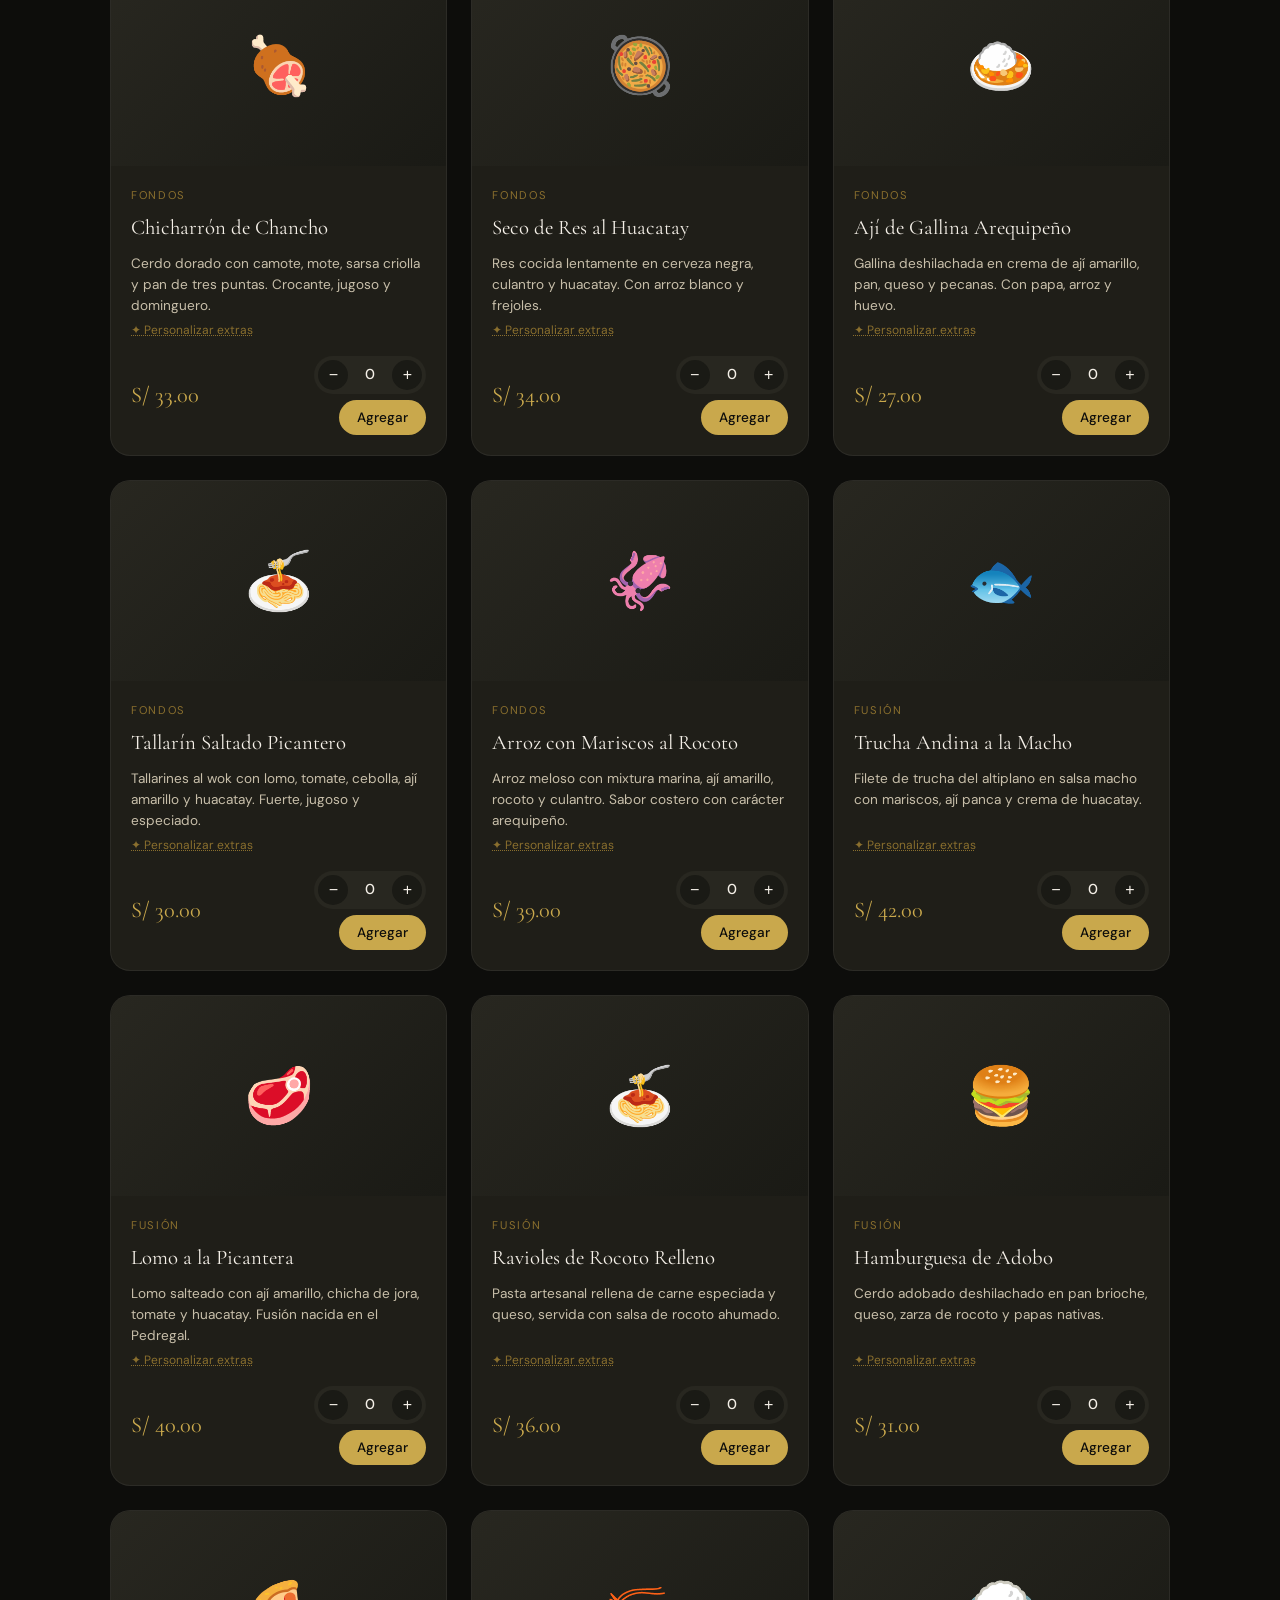
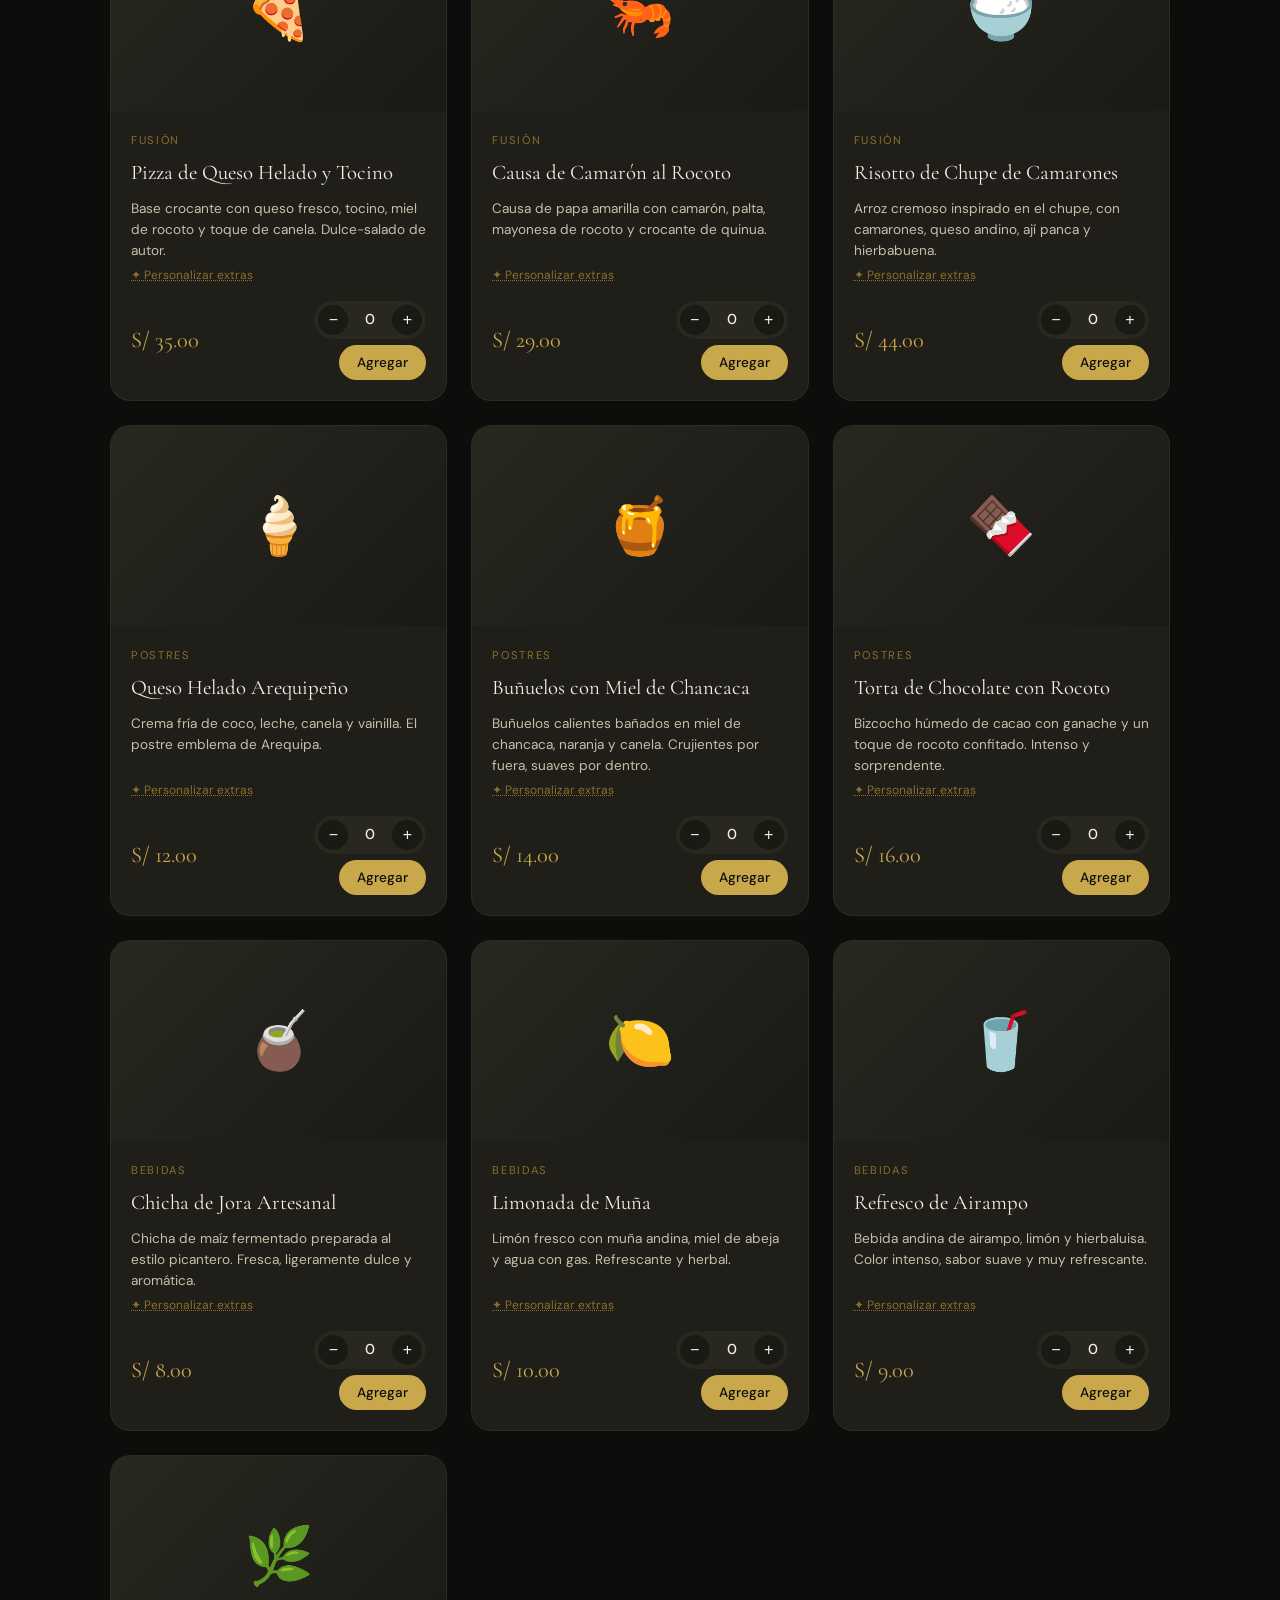
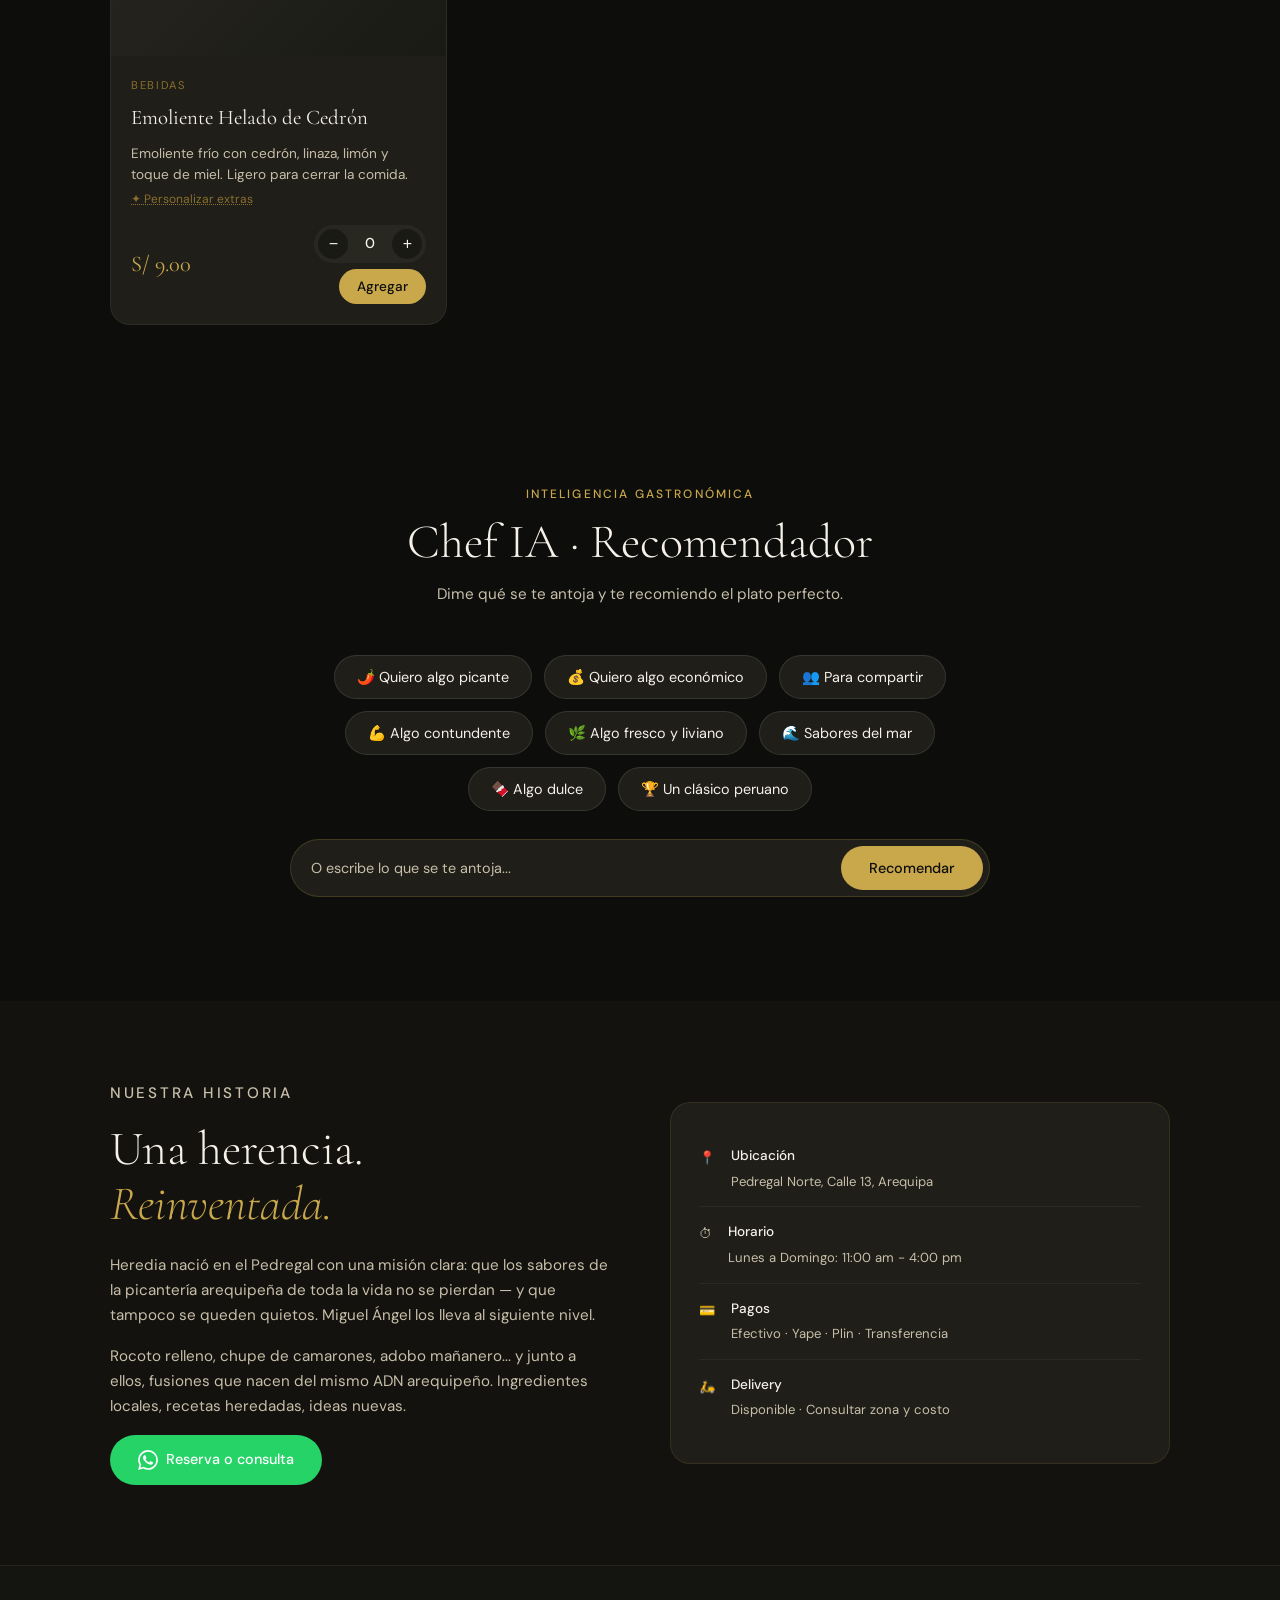
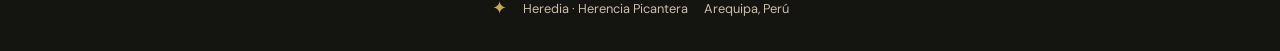
==== commit 705bdd21: "Update index.html" ====
--- a/index.html
+++ b/index.html
@@ -26,8 +26,8 @@
         </div>
       </div>
       <nav class="main-nav">
+        <a href="#menu-dia" class="nav-link">Menú del Día</a>
         <a href="#carta" class="nav-link">Carta</a>
-        <a href="#menu-dia" class="nav-link">Menú del Día</a>
         <a href="#chef-ia" class="nav-link">Chef IA</a>
         <a href="#nosotros" class="nav-link">Nosotros</a>
       </nav>
@@ -46,8 +46,8 @@
       <h1 class="hero-title" id="hero-nombre">Chef Arturo<br/><em>Cocina de Autor</em></h1>
       <p class="hero-desc">Tradición picantera arequipeña. Nuevos sabores. Misma alma.</p>
       <div class="hero-actions">
-        <a href="#carta" class="btn btn-primary">Ver Carta Completa</a>
-        <a href="#menu-dia" class="btn btn-ghost">Menú del Día</a>
+        <a href="#menu-dia" class="btn btn-primary">Menú del Día</a>
+        <a href="#carta" class="btn btn-ghost">Ver Carta Completa</a>
       </div>
       <div class="hero-info" id="hero-info">
         <span class="info-pill" id="hero-horario">⏱ Cargando...</span>
@@ -56,6 +56,19 @@
     </div>
     <div class="hero-scroll-hint">
       <span>↓</span>
+    </div>
+  </section>
+
+  <!-- ═══════════════════════════════════ MENÚ DEL DÍA ═══════════════════════════ -->
+  <section class="section section-dark" id="menu-dia">
+    <div class="container">
+      <div class="section-header">
+        <p class="section-eyebrow">Diario</p>
+        <h2 class="section-title">Menú del Día</h2>
+      </div>
+      <div class="menu-dia-card" id="menu-dia-card">
+        <!-- Se llena con JS -->
+      </div>
     </div>
   </section>
 
@@ -75,19 +88,6 @@
 
       <!-- Grid de platos -->
       <div class="menu-grid" id="menu-grid">
-        <!-- Se llena con JS -->
-      </div>
-    </div>
-  </section>
-
-  <!-- ═══════════════════════════════════ MENÚ DEL DÍA ═══════════════════════════ -->
-  <section class="section section-dark" id="menu-dia">
-    <div class="container">
-      <div class="section-header">
-        <p class="section-eyebrow">Diario</p>
-        <h2 class="section-title">Menú del Día</h2>
-      </div>
-      <div class="menu-dia-card" id="menu-dia-card">
         <!-- Se llena con JS -->
       </div>
     </div>
--- a/styles.css
+++ b/styles.css
@@ -283,6 +283,70 @@
   font-weight: 600; margin-top: 6px;
 }
 .menu-dia-body { padding: 28px 32px; }
+.menu-dia-group { margin-bottom: 28px; }
+.menu-dia-group:last-child { margin-bottom: 0; }
+.menu-dia-group h4 {
+  font-family: var(--font-sans);
+  font-size: .78rem;
+  letter-spacing: .14em;
+  text-transform: uppercase;
+  color: var(--gold);
+  margin-bottom: 14px;
+}
+.menu-dia-options {
+  display: grid;
+  grid-template-columns: repeat(2, minmax(0, 1fr));
+  gap: 14px;
+}
+.menu-dia-options-entrada,
+.menu-dia-options-bebida {
+  grid-template-columns: repeat(auto-fit, minmax(220px, 1fr));
+}
+.menu-dia-option {
+  background: rgba(255,255,255,.04);
+  border: 1px solid rgba(255,255,255,.08);
+  border-radius: var(--radius);
+  overflow: hidden;
+  display: flex;
+  min-height: 138px;
+}
+.menu-dia-option-img,
+.menu-dia-option-placeholder {
+  width: 118px;
+  min-height: 138px;
+  object-fit: cover;
+  flex-shrink: 0;
+  background: var(--surface2);
+}
+.menu-dia-option-placeholder {
+  display: flex;
+  align-items: center;
+  justify-content: center;
+  font-size: 2rem;
+}
+.menu-dia-option-body {
+  padding: 14px;
+  display: flex;
+  flex-direction: column;
+  gap: 5px;
+}
+.menu-dia-option-type {
+  font-size: .68rem;
+  letter-spacing: .12em;
+  text-transform: uppercase;
+  color: var(--gold-dim);
+}
+.menu-dia-option-body strong {
+  font-family: var(--font-serif);
+  font-size: 1.05rem;
+  color: var(--cream);
+  line-height: 1.2;
+}
+.menu-dia-option-body span {
+  font-size: .8rem;
+  color: var(--cream-dim);
+  line-height: 1.45;
+}
 .menu-dia-item { display: flex; gap: 16px; padding: 16px 0; border-bottom: 1px solid rgba(255,255,255,.06); }
 .menu-dia-item:last-of-type { border-bottom: none; }
 .menu-dia-emoji { font-size: 1.8rem; flex-shrink: 0; }
@@ -600,6 +664,10 @@
 
   .menu-dia-body, .menu-dia-actions { padding-left: 20px; padding-right: 20px; }
   .menu-dia-header { padding: 22px 20px; }
+  .menu-dia-options { grid-template-columns: 1fr; }
+  .menu-dia-option { min-height: 120px; }
+  .menu-dia-option-img,
+  .menu-dia-option-placeholder { width: 96px; min-height: 120px; }
 
   .chatbot-fab { bottom: 20px; right: 16px; width: 52px; height: 52px; font-size: 1.3rem; }
   .chatbot-window { bottom: 84px; right: 12px; }
